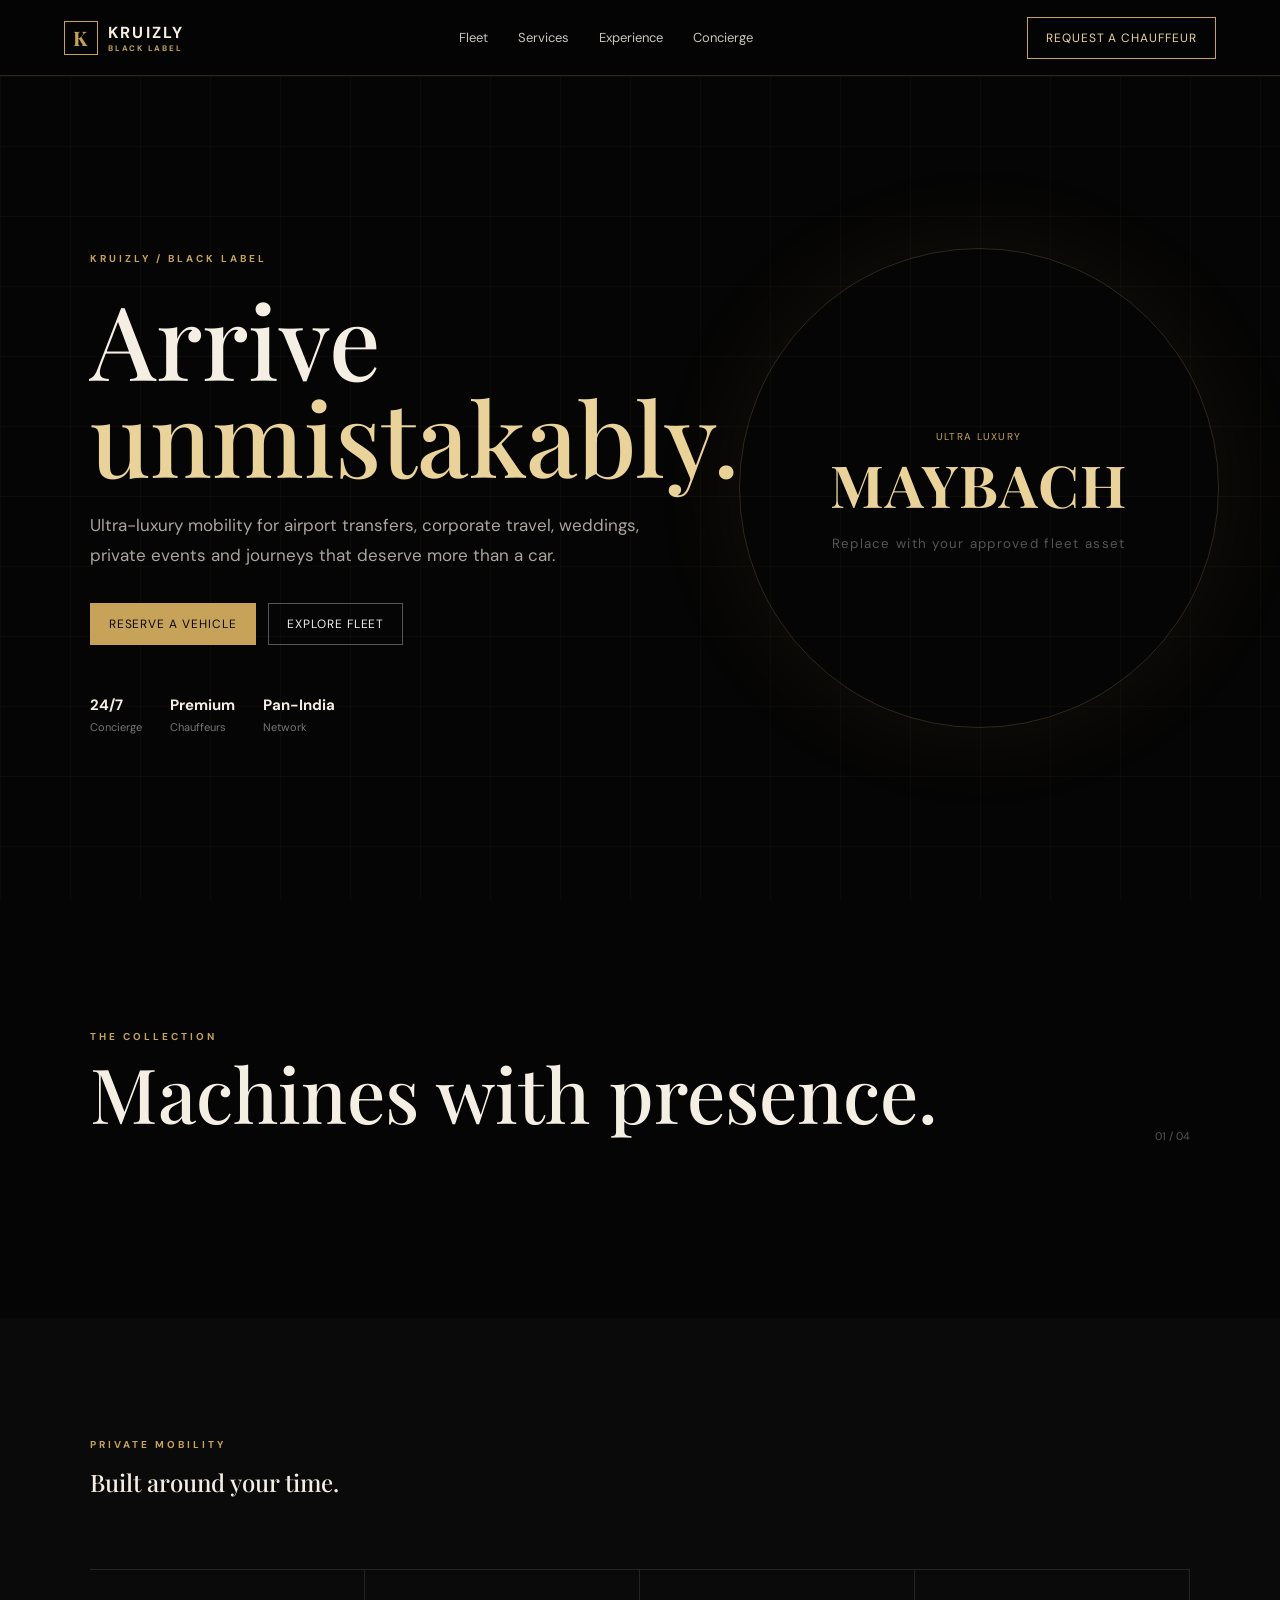
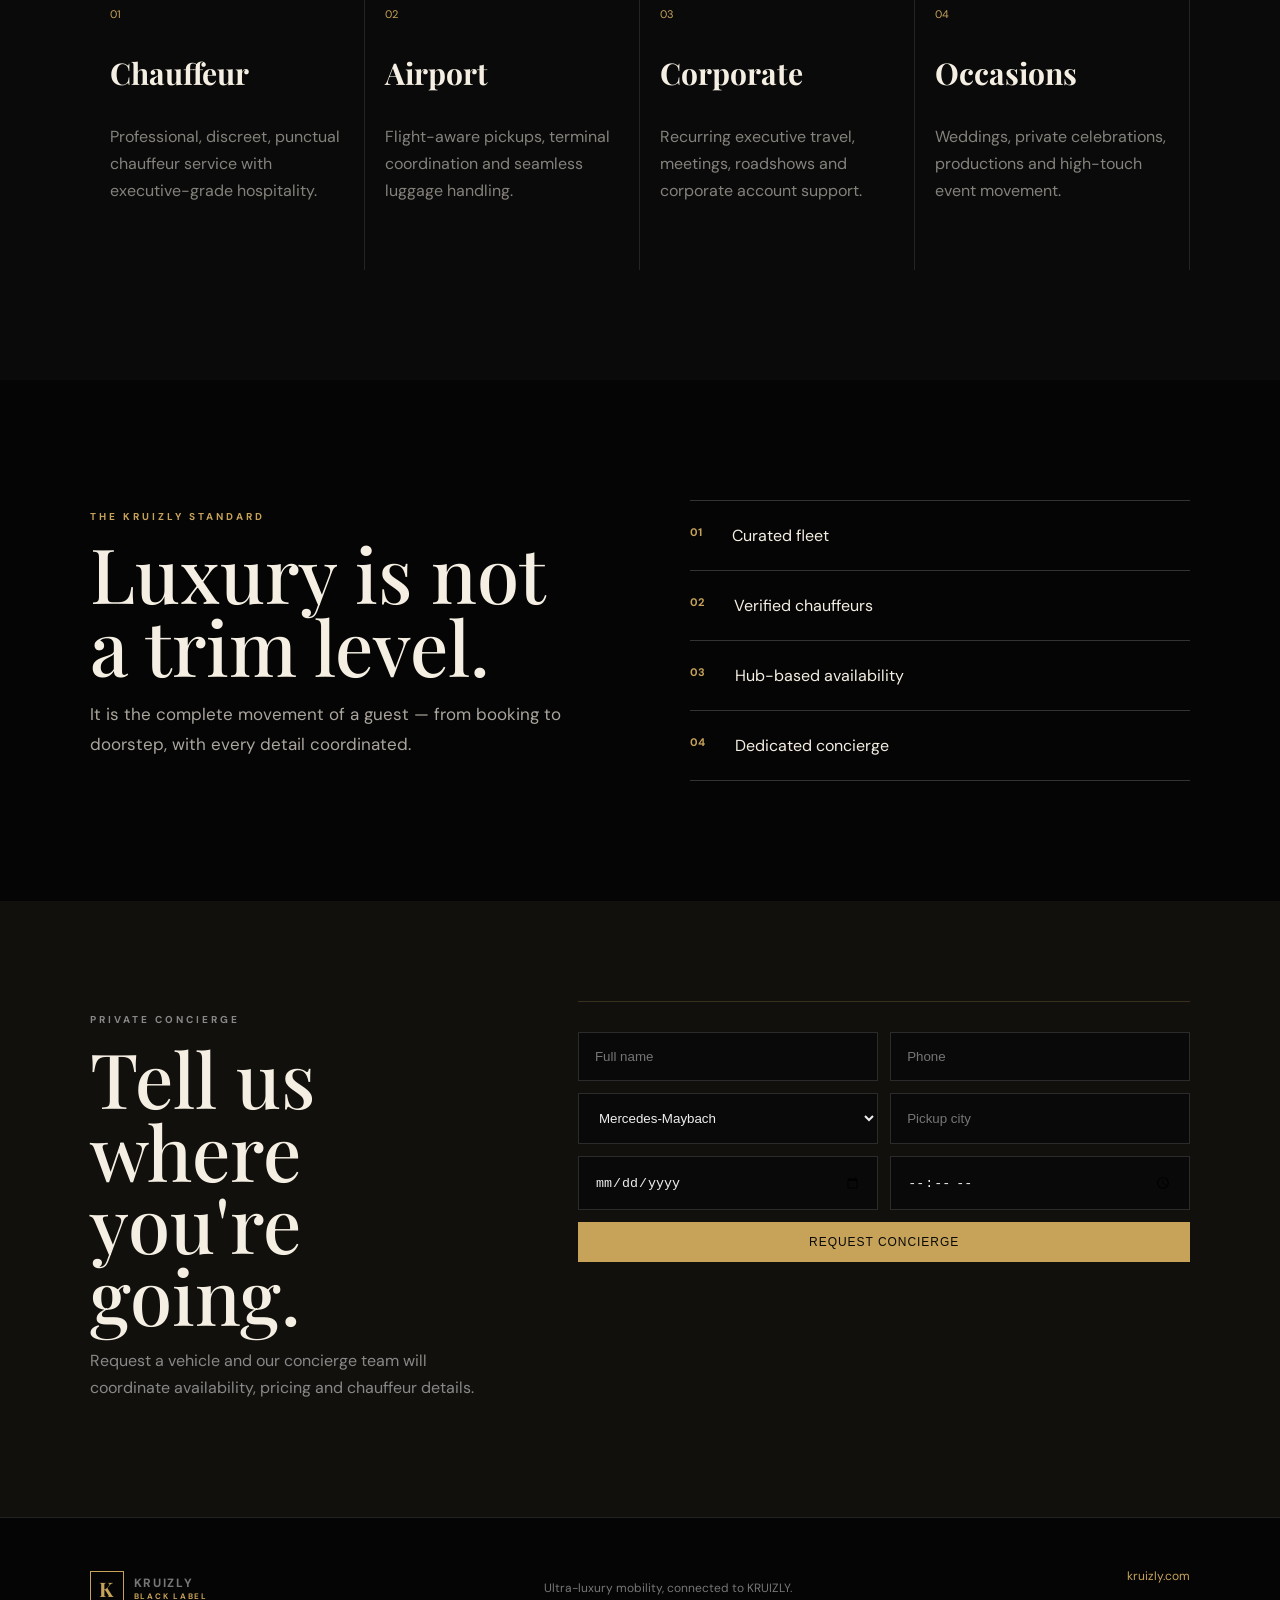
==== index.html @ 3395b27f "first commit" ====
<!doctype html>
<html lang="en">
<head>
<meta charset="utf-8">
<meta name="viewport" content="width=device-width,initial-scale=1">
<title>KRUIZLY Black Label — Ultra Luxury Mobility</title>
<link rel="preconnect" href="https://fonts.googleapis.com">
<link rel="preconnect" href="https://fonts.gstatic.com" crossorigin>
<link href="https://fonts.googleapis.com/css2?family=DM+Sans:wght@400;500;600;700&family=Playfair+Display:wght@500;600;700&display=swap" rel="stylesheet">
<link rel="stylesheet" href="shared/luxury.css">
</head>
<body class="site">
<header class="nav">
  <a class="brand" href="#"><span class="mark">K</span><span>KRUIZLY <small>BLACK LABEL</small></span></a>
  <nav class="navlinks">
    <a href="#fleet">Fleet</a><a href="#services">Services</a><a href="#experience">Experience</a><a href="#contact">Concierge</a>
  </nav>
  <a class="nav-cta" href="#book">Request a Chauffeur</a>
  <button class="menu-btn" onclick="document.body.classList.toggle('menu-open')">☰</button>
</header>

<main>
<section class="hero luxury-grid">
  <div class="hero-copy">
    <p class="eyebrow">KRUIZLY / BLACK LABEL</p>
    <h1>Arrive<br><em>unmistakably.</em></h1>
    <p class="lead">Ultra-luxury mobility for airport transfers, corporate travel, weddings, private events and journeys that deserve more than a car.</p>
    <div class="actions"><a class="btn gold" href="#book">Reserve a vehicle</a><a class="btn ghost" href="#fleet">Explore fleet</a></div>
    <div class="micro-stats"><span><b>24/7</b> Concierge</span><span><b>Premium</b> Chauffeurs</span><span><b>Pan-India</b> Network</span></div>
  </div>
  <div class="hero-car">
    <div class="halo"></div>
    <div class="car-placeholder">
      <span>ULTRA LUXURY</span>
      <strong>MAYBACH</strong>
      <small>Replace with your approved fleet asset</small>
    </div>
  </div>
</section>

<section id="fleet" class="section">
  <div class="section-head"><div><p class="eyebrow">THE COLLECTION</p><h2>Machines with presence.</h2></div><span class="section-no">01 / 04</span></div>
  <div id="fleet-grid" class="fleet-grid"></div>
</section>

<section id="services" class="dark-section">
  <div class="section-head"><div><p class="eyebrow">PRIVATE MOBILITY</p><h2>Built around your time.</h2></div></div>
  <div class="service-grid">
    <article><span>01</span><h3>Chauffeur</h3><p>Professional, discreet, punctual chauffeur service with executive-grade hospitality.</p></article>
    <article><span>02</span><h3>Airport</h3><p>Flight-aware pickups, terminal coordination and seamless luggage handling.</p></article>
    <article><span>03</span><h3>Corporate</h3><p>Recurring executive travel, meetings, roadshows and corporate account support.</p></article>
    <article><span>04</span><h3>Occasions</h3><p>Weddings, private celebrations, productions and high-touch event movement.</p></article>
  </div>
</section>

<section id="experience" class="section split">
  <div><p class="eyebrow">THE KRUIZLY STANDARD</p><h2>Luxury is not a trim level.</h2><p class="lead">It is the complete movement of a guest — from booking to doorstep, with every detail coordinated.</p></div>
  <div class="manifesto"><div><b>01</b><span>Curated fleet</span></div><div><b>02</b><span>Verified chauffeurs</span></div><div><b>03</b><span>Hub-based availability</span></div><div><b>04</b><span>Dedicated concierge</span></div></div>
</section>

<section id="book" class="booking">
  <div><p class="eyebrow">PRIVATE CONCIERGE</p><h2>Tell us where you're going.</h2><p>Request a vehicle and our concierge team will coordinate availability, pricing and chauffeur details.</p></div>
  <form onsubmit="requestRide(event)">
    <div class="form-row"><input required placeholder="Full name"><input required type="tel" placeholder="Phone"></div>
    <div class="form-row"><select id="booking-fleet"><option>Mercedes-Maybach</option><option>Toyota Vellfire</option><option>Mercedes-Benz S-Class</option><option>BMW 7 Series</option><option>Range Rover</option></select><input required placeholder="Pickup city"></div>
    <div class="form-row"><input required type="date"><input required type="time"></div>
    <button class="btn gold full">Request concierge</button>
  </form>
</section>
</main>

<footer id="contact"><div class="brand"><span class="mark">K</span><span>KRUIZLY <small>BLACK LABEL</small></span></div><p>Ultra-luxury mobility, connected to KRUIZLY.</p><a href="https://www.kruizly.com">kruizly.com</a></footer>
<script src="shared/config.js"></script><script src="shared/api.js"></script><script src="shared/app.js"></script>
</body></html>
---- shared/luxury.css ----
:root{--black:#050505;--black2:#0b0b0b;--gold:#c7a35a;--gold2:#ead39a;--cream:#f5efe3;--muted:#a9a49a;--line:rgba(199,163,90,.22);--font:DM Sans,sans-serif;--display:"Playfair Display",serif}
*{box-sizing:border-box}html{scroll-behavior:smooth}body{margin:0;background:var(--black);color:var(--cream);font-family:var(--font)}a{color:inherit;text-decoration:none}.nav{height:76px;padding:0 5vw;display:flex;align-items:center;justify-content:space-between;border-bottom:1px solid var(--line);position:sticky;top:0;z-index:20;background:rgba(5,5,5,.88);backdrop-filter:blur(18px)}.brand{display:flex;align-items:center;gap:10px;font-weight:700;letter-spacing:.14em}.brand small{display:block;font-size:8px;color:var(--gold);letter-spacing:.22em}.mark{width:34px;height:34px;border:1px solid var(--gold);display:grid;place-items:center;color:var(--gold);font-family:var(--display);font-size:20px}.navlinks{display:flex;gap:30px;color:#c9c4bb;font-size:13px}.navlinks a:hover{color:var(--gold2)}.nav-cta,.btn{border:1px solid var(--gold);padding:12px 18px;font-size:12px;letter-spacing:.08em;text-transform:uppercase}.nav-cta{color:var(--gold2)}.menu-btn{display:none;background:none;border:0;color:var(--cream);font-size:24px}.hero{min-height:calc(100vh - 76px);display:grid;grid-template-columns:1fr 1fr;align-items:center;padding:7vw 7vw;position:relative;overflow:hidden}.luxury-grid{background-image:linear-gradient(rgba(199,163,90,.035) 1px,transparent 1px),linear-gradient(90deg,rgba(199,163,90,.035) 1px,transparent 1px);background-size:70px 70px}.eyebrow{font-size:10px;letter-spacing:.3em;color:var(--gold);font-weight:700}.hero h1,h2{font-family:var(--display);font-weight:500;line-height:.95}.hero h1{font-size:clamp(64px,8vw,128px);margin:25px 0}.hero h1 em{color:var(--gold2);font-style:normal}.lead{font-size:17px;line-height:1.8;color:#aaa59d;max-width:600px}.actions{display:flex;gap:12px;margin-top:32px}.btn{display:inline-block}.btn.gold{background:var(--gold);color:#090909}.btn.ghost{border-color:#555;color:#eee}.micro-stats{display:flex;gap:28px;margin-top:50px;color:#777;font-size:11px}.micro-stats b{display:block;color:var(--cream);font-size:15px;margin-bottom:5px}.hero-car{height:620px;position:relative;display:grid;place-items:center}.halo{width:480px;height:480px;border-radius:50%;border:1px solid var(--line);box-shadow:0 0 100px rgba(199,163,90,.08)}.car-placeholder{position:absolute;text-align:center;letter-spacing:.08em}.car-placeholder strong{display:block;font-family:var(--display);font-size:58px;color:var(--gold2)}.car-placeholder span{font-size:10px;color:var(--gold)}.car-placeholder small{display:block;color:#555;margin-top:12px}.section{padding:120px 7vw}.section-head{display:flex;justify-content:space-between;align-items:end;margin-bottom:55px}.section h2,.booking h2{font-size:clamp(42px,6vw,76px);margin:14px 0}.section-no{font-size:11px;color:#555}.fleet-grid{display:grid;grid-template-columns:repeat(3,1fr);gap:16px}.fleet-card{background:#0a0a0a;border:1px solid #191919;transition:.3s}.fleet-card:hover{border-color:var(--gold);transform:translateY(-5px)}.fleet-image{height:250px;background:radial-gradient(circle at 50% 55%,#29261f,#0b0b0b 58%);display:grid;place-items:center}.asset-label{font-family:var(--display);font-size:30px;color:#62583f;transform:rotate(-8deg)}.fleet-info,.fleet-bottom{display:flex;justify-content:space-between;padding:18px 20px}.fleet-info span,.fleet-bottom{font-size:10px;color:#777}.fleet-info h3{font-family:var(--display);font-size:25px;margin:5px 0}.fleet-info>b{font-size:11px;color:var(--gold)}.fleet-bottom{border-top:1px solid #1b1b1b}.fleet-bottom a{color:var(--gold)}.dark-section{background:#0a0a0a;padding:110px 7vw}.service-grid{display:grid;grid-template-columns:repeat(4,1fr);border-top:1px solid #242424}.service-grid article{padding:32px 20px 50px;border-right:1px solid #242424}.service-grid span{color:var(--gold);font-size:11px}.service-grid h3{font-family:var(--display);font-size:30px}.service-grid p{color:#85827c;line-height:1.7}.split{display:grid;grid-template-columns:1fr 1fr;gap:100px}.manifesto{border-top:1px solid #333}.manifesto div{padding:24px 0;border-bottom:1px solid #333;display:flex;gap:30px}.manifesto b{color:var(--gold);font-size:11px}.booking{padding:100px 7vw;background:#11100d;display:grid;grid-template-columns:.8fr 1.2fr;gap:80px}.booking p{color:#888;line-height:1.7}.booking form{border-top:1px solid var(--line);padding-top:30px}.form-row{display:grid;grid-template-columns:1fr 1fr;gap:12px;margin-bottom:12px}input,select{width:100%;padding:16px;background:#090909;color:#eee;border:1px solid #2b2b2b;outline:none}input:focus,select:focus{border-color:var(--gold)}.full{width:100%;cursor:pointer}footer{padding:50px 7vw;border-top:1px solid #222;display:flex;justify-content:space-between;color:#777;font-size:12px}footer a{color:var(--gold)}@media(max-width:900px){.navlinks,.nav-cta{display:none}.menu-btn{display:block}.nav{height:64px}.hero,.split,.booking{grid-template-columns:1fr}.hero{padding-top:80px}.hero-car{height:350px}.halo{width:300px;height:300px}.fleet-grid{grid-template-columns:1fr 1fr}.service-grid{grid-template-columns:1fr 1fr}.booking{gap:30px}}@media(max-width:600px){.fleet-grid,.service-grid{grid-template-columns:1fr}.hero h1{font-size:64px}.form-row{grid-template-columns:1fr}.section,.dark-section,.booking{padding:75px 6vw}footer{flex-direction:column;gap:20px}.micro-stats{flex-wrap:wrap}.menu-open .navlinks{display:flex;position:absolute;top:64px;left:0;right:0;background:#080808;padding:25px;flex-direction:column;border-bottom:1px solid var(--line)}}
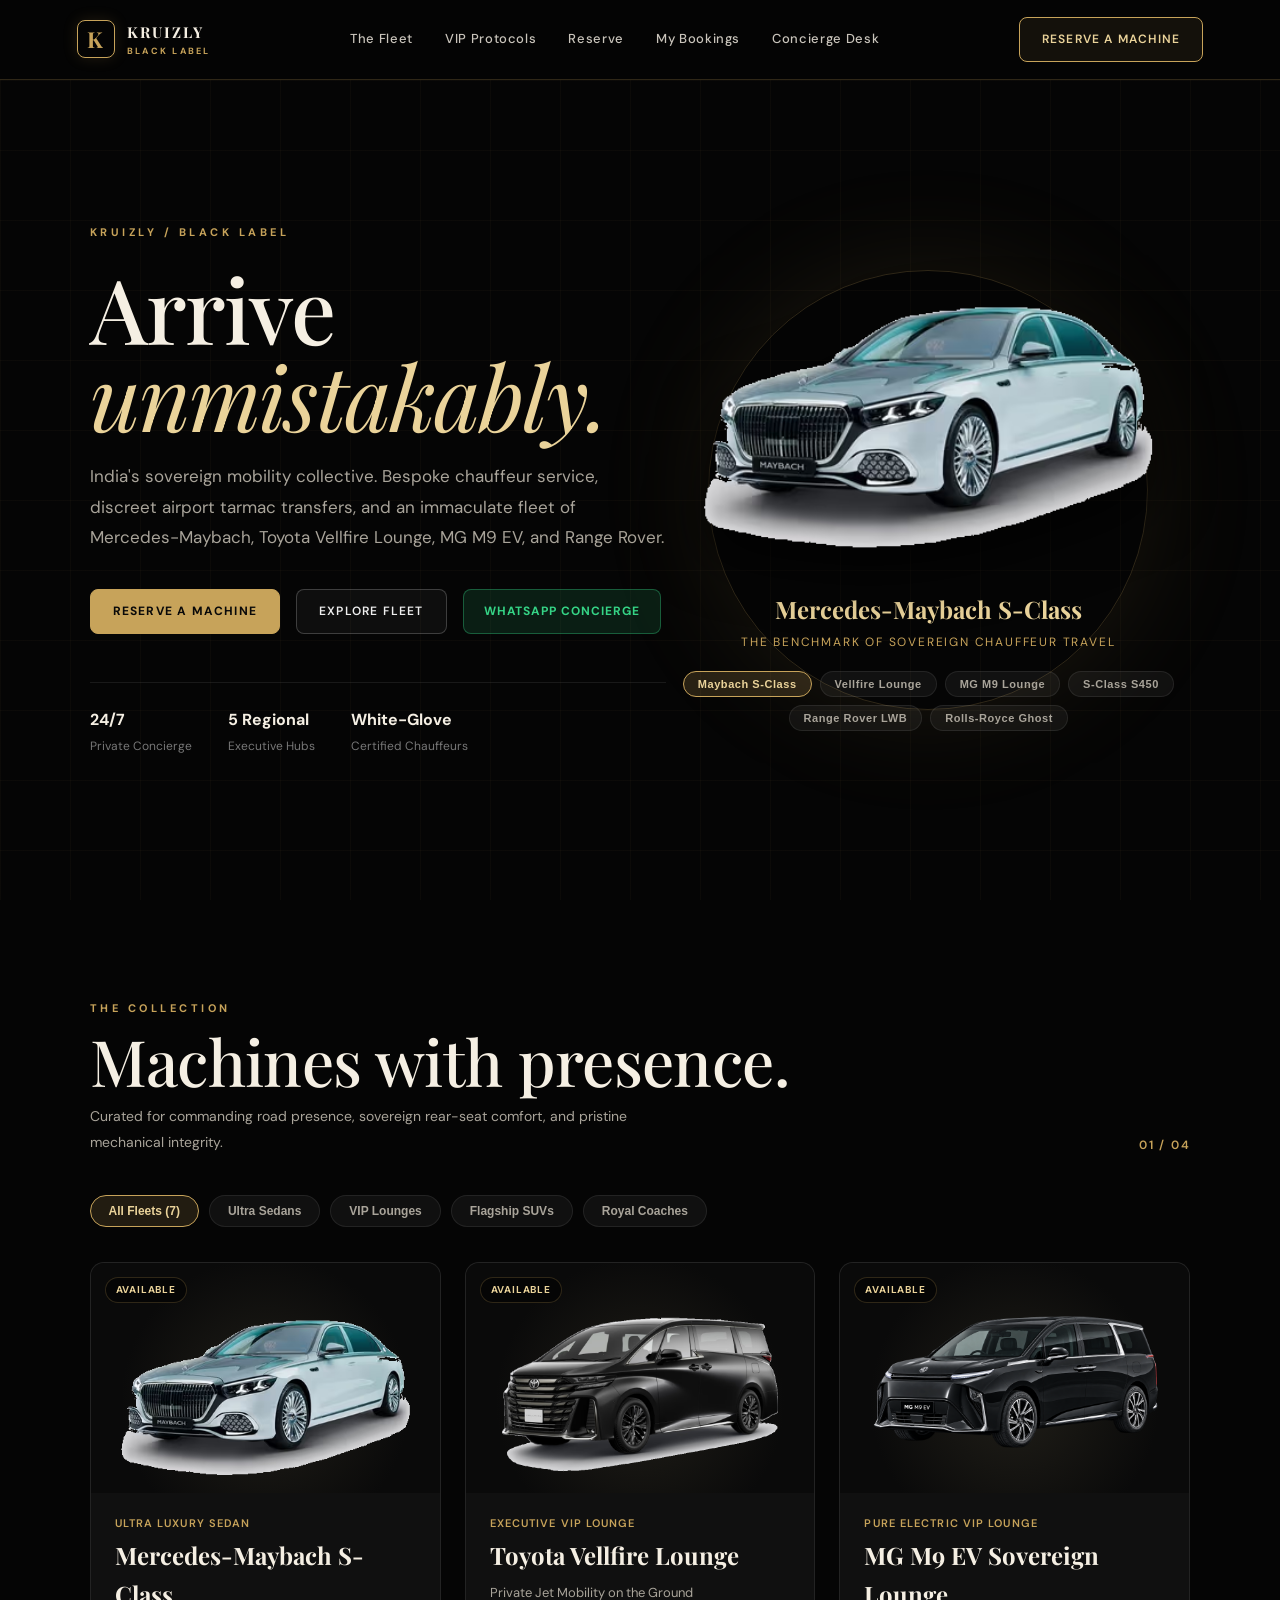
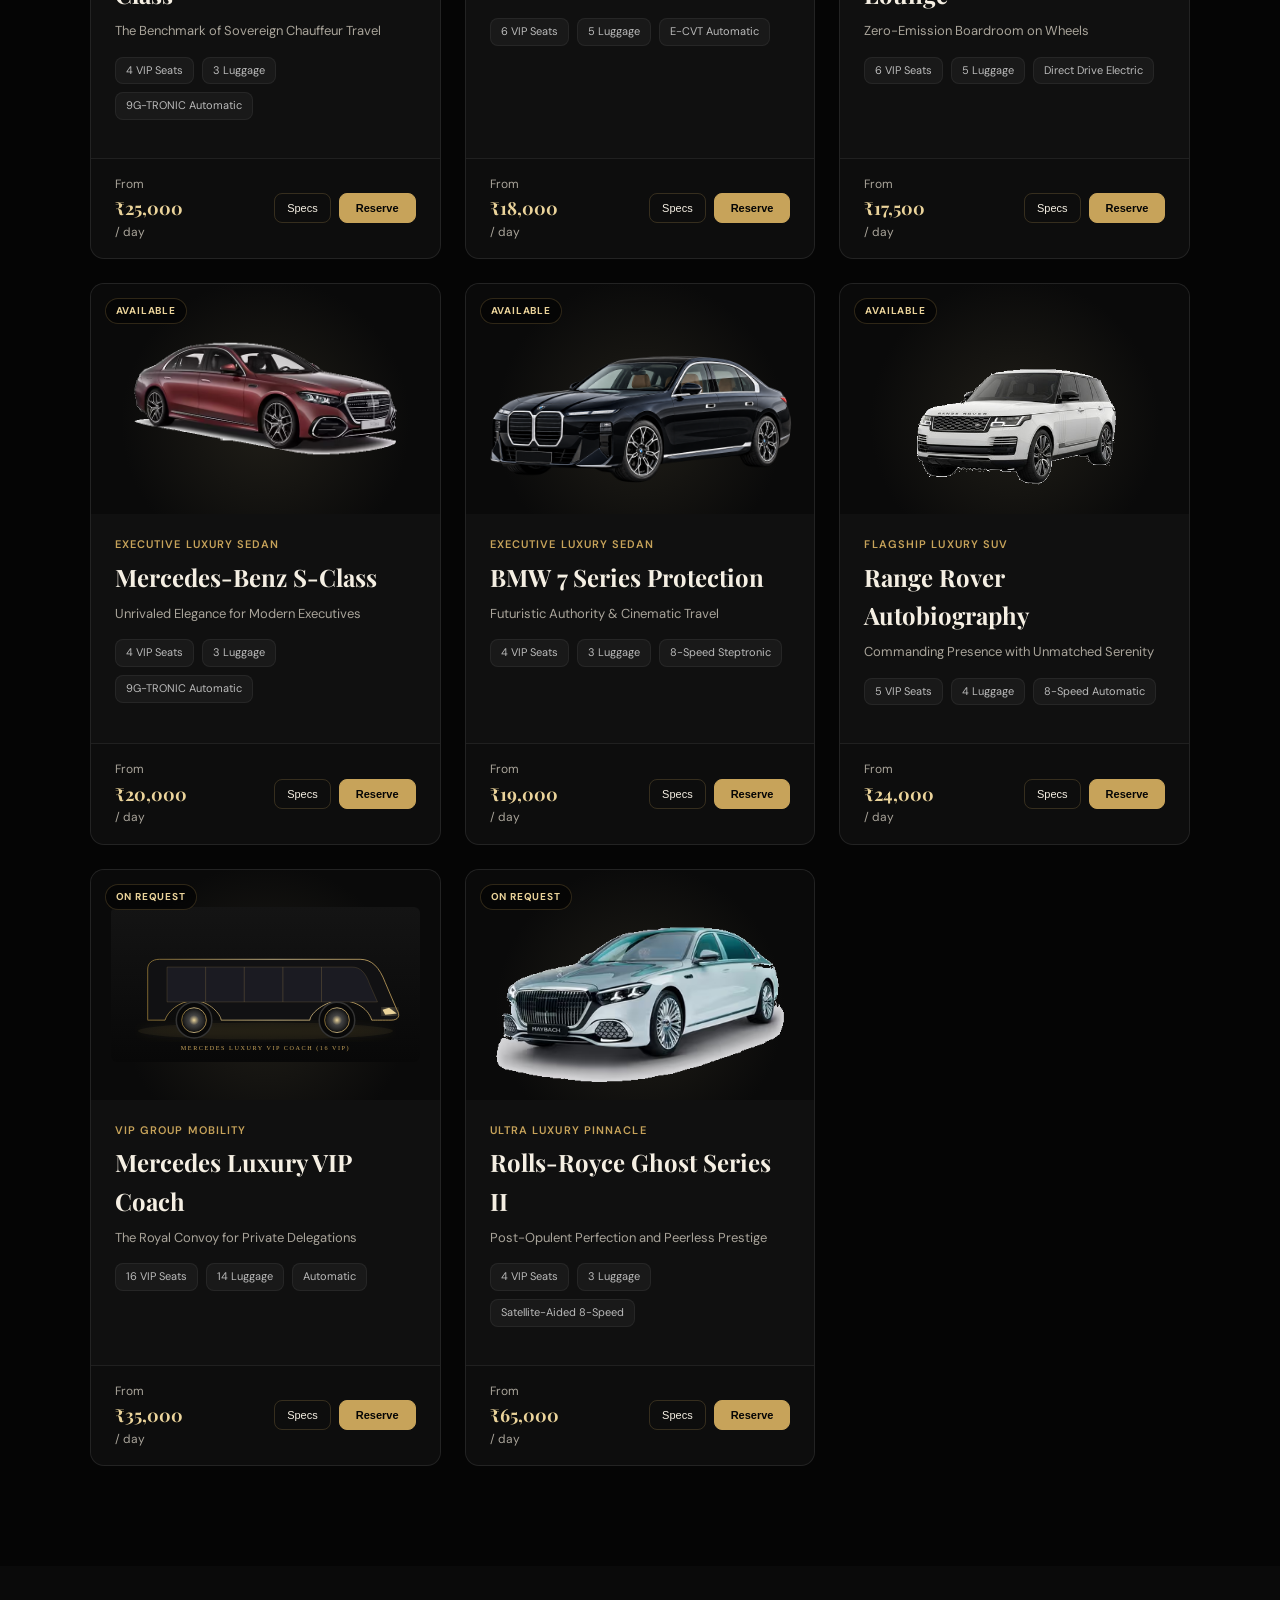
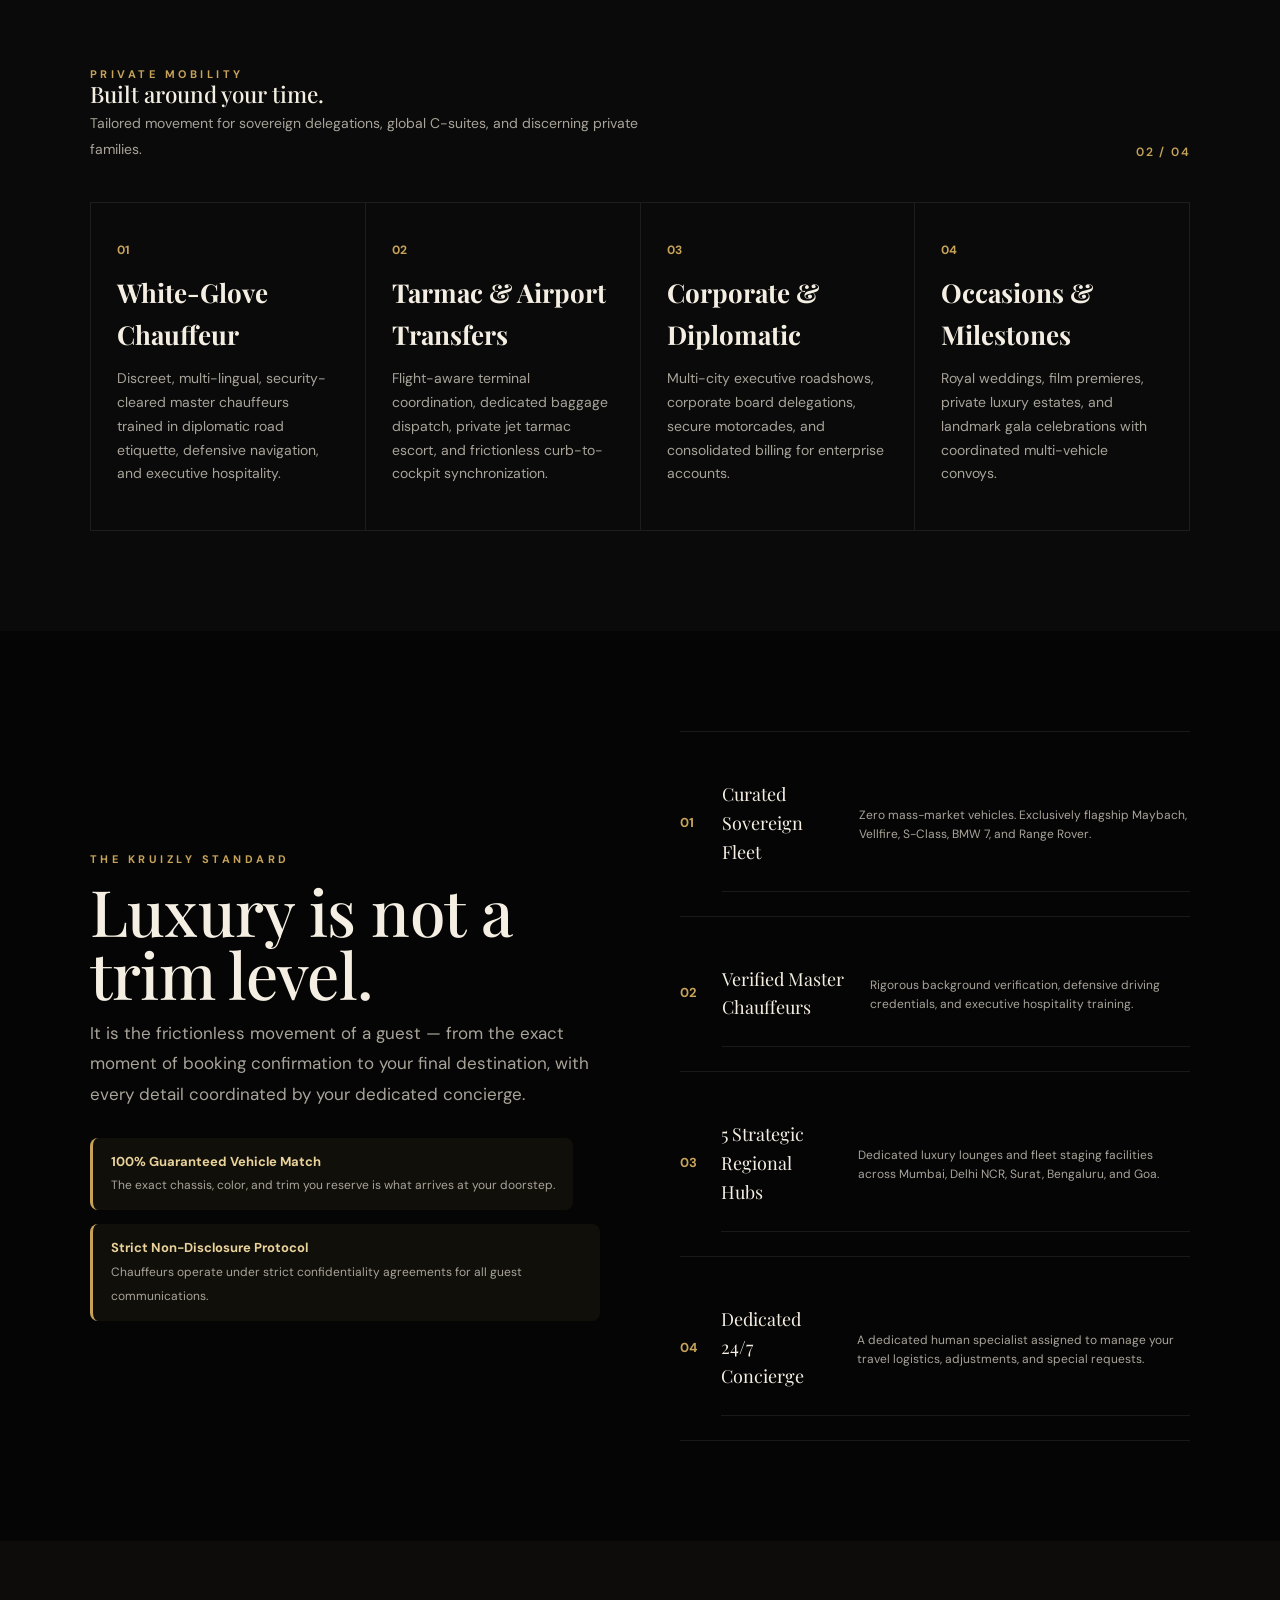
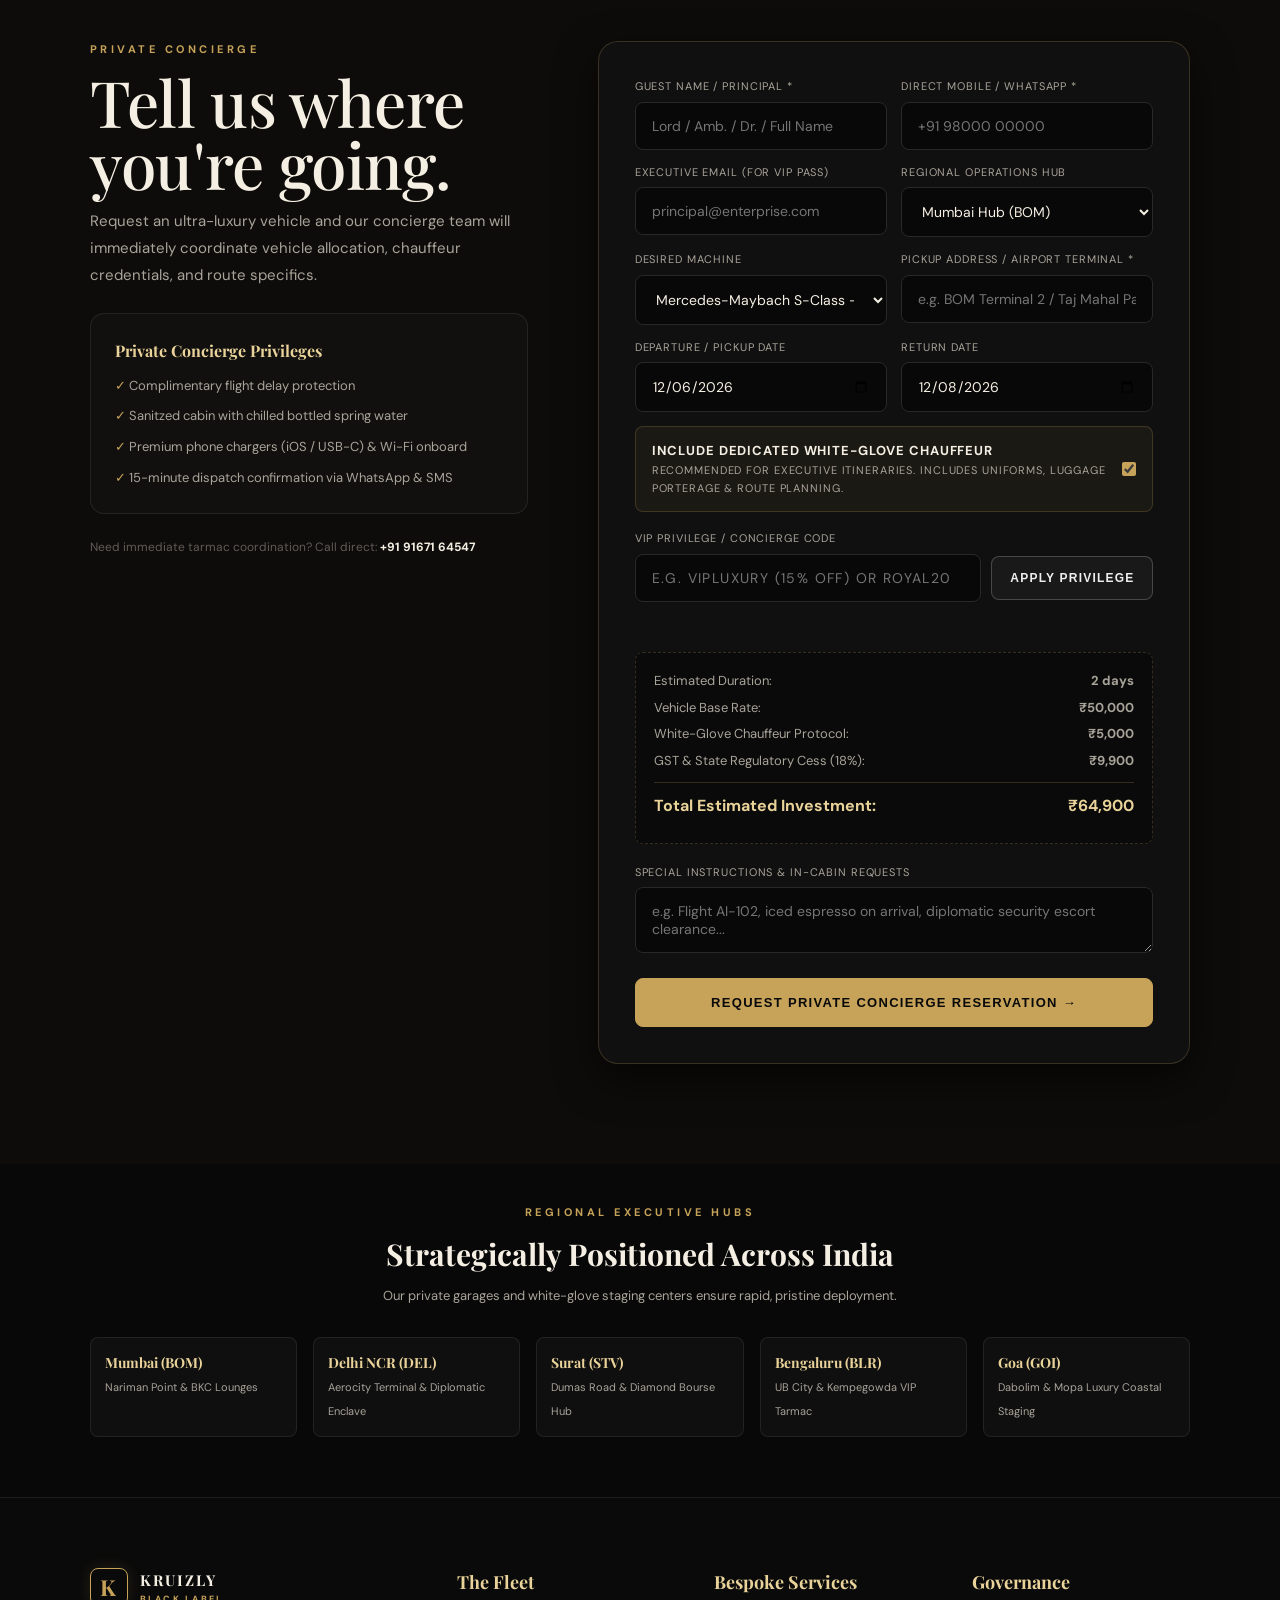
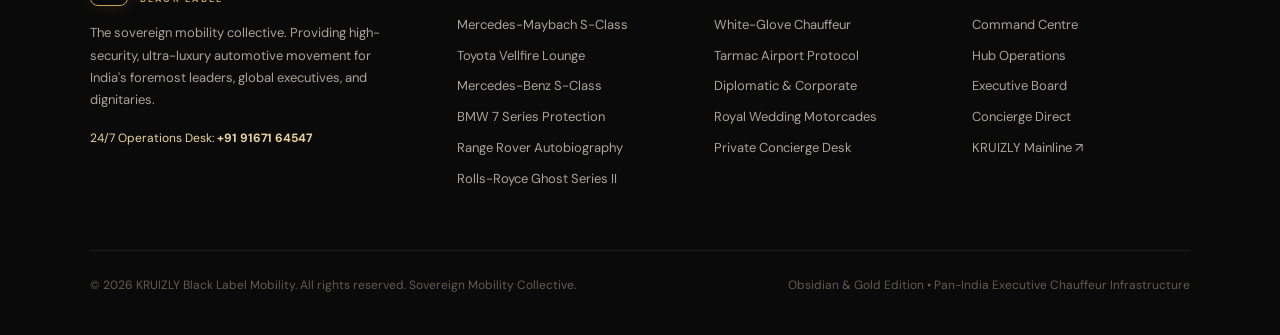
==== commit 5bd9a5db: "first commit" ====
--- a/index.html
+++ b/index.html
@@ -1,74 +1,601 @@
 <!doctype html>
 <html lang="en">
+
 <head>
-<meta charset="utf-8">
-<meta name="viewport" content="width=device-width,initial-scale=1">
-<title>KRUIZLY Black Label — Ultra Luxury Mobility</title>
-<link rel="preconnect" href="https://fonts.googleapis.com">
-<link rel="preconnect" href="https://fonts.gstatic.com" crossorigin>
-<link href="https://fonts.googleapis.com/css2?family=DM+Sans:wght@400;500;600;700&family=Playfair+Display:wght@500;600;700&display=swap" rel="stylesheet">
-<link rel="stylesheet" href="shared/luxury.css">
+  <meta charset="utf-8">
+  <meta name="viewport" content="width=device-width, initial-scale=1">
+  <title>KRUIZLY Black Label — Ultra Luxury Mobility & Chauffeur Collective</title>
+  <meta name="description" content="India's pinnacle luxury mobility collective. Bespoke chauffeur service, discreet airport tarmac transfers, and an immaculate fleet of Mercedes-Maybach, Toyota Vellfire Lounge, Rolls-Royce, and Range Rover.">
+  <link rel="preconnect" href="https://fonts.googleapis.com">
+  <link rel="preconnect" href="https://fonts.gstatic.com" crossorigin>
+  <link href="https://fonts.googleapis.com/css2?family=DM+Sans:ital,wght@0,300;0,400;0,500;0,600;0,700;1,400&family=Playfair+Display:ital,wght@0,500;0,600;0,700;1,400;1,600&display=swap" rel="stylesheet">
+  <link rel="stylesheet" href="shared/luxury.css">
+  <link rel="icon" type="image/png" href="assets/logo.png">
+  <style>
+    /* Hero Interactive Switcher Pills */
+    .hero-switcher {
+      display: flex;
+      gap: 8px;
+      margin-top: 18px;
+      flex-wrap: wrap;
+      justify-content: center;
+      position: relative;
+      z-index: 5;
+    }
+    .hero-pill {
+      background: rgba(255, 255, 255, 0.05);
+      border: 1px solid var(--line-subtle);
+      color: var(--muted);
+      padding: 6px 14px;
+      border-radius: var(--radius-pill);
+      font-size: 11px;
+      font-weight: 600;
+      letter-spacing: 0.05em;
+      cursor: pointer;
+      transition: var(--transition);
+    }
+    .hero-pill:hover, .hero-pill.active {
+      background: rgba(199, 163, 90, 0.18);
+      border-color: var(--gold);
+      color: var(--gold2);
+    }
+    .hero-whatsapp-btn {
+      display: inline-flex;
+      align-items: center;
+      gap: 8px;
+      padding: 12px 20px;
+      background: rgba(53, 212, 134, 0.12);
+      border: 1px solid rgba(53, 212, 134, 0.35);
+      color: var(--success);
+      font-size: 12px;
+      font-weight: 700;
+      letter-spacing: 0.08em;
+      text-transform: uppercase;
+      border-radius: var(--radius-sm);
+      transition: var(--transition);
+    }
+    .hero-whatsapp-btn:hover {
+      background: var(--success);
+      color: #050505;
+      box-shadow: 0 0 20px rgba(53, 212, 134, 0.3);
+      transform: translateY(-2px);
+    }
+    .promo-container {
+      display: flex;
+      gap: 10px;
+      align-items: center;
+      margin-bottom: 14px;
+    }
+    .promo-container input {
+      flex: 1;
+      text-transform: uppercase;
+      letter-spacing: 0.1em;
+    }
+    .promo-container button {
+      padding: 14px 18px;
+      white-space: nowrap;
+    }
+    .hubs-grid {
+      display: grid;
+      grid-template-columns: repeat(5, 1fr);
+      gap: 16px;
+      margin-top: 30px;
+    }
+    .hub-badge {
+      background: rgba(255, 255, 255, 0.03);
+      border: 1px solid var(--line-subtle);
+      border-radius: var(--radius-sm);
+      padding: 14px;
+      transition: var(--transition);
+    }
+    .hub-badge:hover {
+      border-color: var(--gold);
+      background: rgba(199, 163, 90, 0.05);
+      transform: translateY(-3px);
+    }
+    .hub-badge strong {
+      display: block;
+      color: var(--gold2);
+      font-size: 14px;
+      font-family: var(--display);
+    }
+    .hub-badge span {
+      font-size: 11px;
+      color: var(--muted);
+    }
+    @media (max-width: 900px) {
+      .hubs-grid {
+        grid-template-columns: repeat(2, 1fr);
+      }
+    }
+    @media (max-width: 500px) {
+      .hubs-grid {
+        grid-template-columns: 1fr;
+      }
+    }
+  </style>
 </head>
+
 <body class="site">
-<header class="nav">
-  <a class="brand" href="#"><span class="mark">K</span><span>KRUIZLY <small>BLACK LABEL</small></span></a>
-  <nav class="navlinks">
-    <a href="#fleet">Fleet</a><a href="#services">Services</a><a href="#experience">Experience</a><a href="#contact">Concierge</a>
-  </nav>
-  <a class="nav-cta" href="#book">Request a Chauffeur</a>
-  <button class="menu-btn" onclick="document.body.classList.toggle('menu-open')">☰</button>
-</header>
-
-<main>
-<section class="hero luxury-grid">
-  <div class="hero-copy">
-    <p class="eyebrow">KRUIZLY / BLACK LABEL</p>
-    <h1>Arrive<br><em>unmistakably.</em></h1>
-    <p class="lead">Ultra-luxury mobility for airport transfers, corporate travel, weddings, private events and journeys that deserve more than a car.</p>
-    <div class="actions"><a class="btn gold" href="#book">Reserve a vehicle</a><a class="btn ghost" href="#fleet">Explore fleet</a></div>
-    <div class="micro-stats"><span><b>24/7</b> Concierge</span><span><b>Premium</b> Chauffeurs</span><span><b>Pan-India</b> Network</span></div>
+  <!-- NAVIGATION -->
+  <header class="nav">
+    <a class="brand" href="index.html">
+      <span class="mark">K</span>
+      <span>KRUIZLY <small>BLACK LABEL</small></span>
+    </a>
+    
+    <nav class="navlinks">
+      <a href="fleet.html">The Fleet</a>
+      <a href="services.html">VIP Protocols</a>
+      <a href="booking.html">Reserve</a>
+      <a href="bookings.html">My Bookings</a>
+      <a href="contact.html">Concierge Desk</a>
+    </nav>
+    
+    <a class="nav-cta" href="booking.html">Reserve a Machine</a>
+    <button class="menu-btn" aria-label="Toggle Navigation Drawer">☰</button>
+  </header>
+
+  <!-- MOBILE SLIDE-OUT DRAWER -->
+  <div class="mobile-drawer">
+    <a href="index.html">Home Overview <span>01 →</span></a>
+    <a href="fleet.html">The Fleet Collection <span>02 →</span></a>
+    <a href="services.html">VIP Protocols & Tariffs <span>03 →</span></a>
+    <a href="booking.html" class="gold-text">Reserve a Machine <span>04 →</span></a>
+    <a href="bookings.html">My VIP Bookings & Passes <span>05 →</span></a>
+    <a href="contact.html">24/7 Operations Desk <span>06 →</span></a>
+    <a href="admin/index.html" style="font-size:12px;color:var(--dim)">Staff Command Centre ↗</a>
   </div>
-  <div class="hero-car">
-    <div class="halo"></div>
-    <div class="car-placeholder">
-      <span>ULTRA LUXURY</span>
-      <strong>MAYBACH</strong>
-      <small>Replace with your approved fleet asset</small>
+
+  <main>
+    <!-- HERO SECTION -->
+    <section class="hero luxury-grid">
+      <div class="hero-copy">
+        <p class="eyebrow">KRUIZLY / BLACK LABEL</p>
+        <h1>Arrive<br><em>unmistakably.</em></h1>
+        <p class="lead">
+          India's sovereign mobility collective. Bespoke chauffeur service, discreet airport tarmac transfers, and an immaculate fleet of Mercedes-Maybach, Toyota Vellfire Lounge, MG M9 EV, and Range Rover.
+        </p>
+        
+        <div class="actions">
+          <a class="btn gold" href="booking.html">Reserve a Machine</a>
+          <a class="btn ghost" href="fleet.html">Explore Fleet</a>
+          <a class="hero-whatsapp-btn" href="https://wa.me/919167164547?text=Hello%20KRUIZLY%20Concierge%2C%20I%20would%20like%20to%20inquire%20about%20a%20Black%20Label%20reservation." target="_blank" rel="noopener">
+            WhatsApp Concierge
+          </a>
+        </div>
+        
+        <div class="micro-stats">
+          <div><b>24/7</b> Private Concierge</div>
+          <div><b>5 Regional</b> Executive Hubs</div>
+          <div><b>White-Glove</b> Certified Chauffeurs</div>
+        </div>
+      </div>
+
+      <!-- HERO INTERACTIVE SHOWCASE -->
+      <div class="hero-car">
+        <div class="halo"></div>
+        <div class="hero-car-preview">
+          <img id="heroCarPreview" src="assets/maybach.png" alt="Mercedes-Maybach S-Class">
+          <div class="hero-car-caption">
+            <strong id="heroCarName">Mercedes-Maybach S-Class</strong>
+            <span id="heroCarTagline">The Benchmark of Sovereign Chauffeur Travel</span>
+          </div>
+        </div>
+
+        <!-- Quick Switcher Pills -->
+        <div class="hero-switcher">
+          <button type="button" class="hero-pill active" onclick="switchHeroCar('MAYBACH', this)">Maybach S-Class</button>
+          <button type="button" class="hero-pill" onclick="switchHeroCar('VELLFIRE', this)">Vellfire Lounge</button>
+          <button type="button" class="hero-pill" onclick="switchHeroCar('M9', this)">MG M9 Lounge</button>
+          <button type="button" class="hero-pill" onclick="switchHeroCar('SCLASS', this)">S-Class S450</button>
+          <button type="button" class="hero-pill" onclick="switchHeroCar('RANGEROVER', this)">Range Rover LWB</button>
+          <button type="button" class="hero-pill" onclick="switchHeroCar('GHOST', this)">Rolls-Royce Ghost</button>
+        </div>
+      </div>
+    </section>
+
+    <!-- FLEET COLLECTION SECTION -->
+    <section id="fleet" class="section">
+      <div class="section-head">
+        <div>
+          <p class="eyebrow">THE COLLECTION</p>
+          <h2>Machines with presence.</h2>
+          <p class="lead" style="font-size:14px;margin-top:6px">Curated for commanding road presence, sovereign rear-seat comfort, and pristine mechanical integrity.</p>
+        </div>
+        <span class="section-no">01 / 04</span>
+      </div>
+
+      <!-- Category Filter Tabs -->
+      <div class="fleet-tabs" id="fleet-tabs">
+        <button type="button" class="fleet-tab active" data-category="all">All Fleets (7)</button>
+        <button type="button" class="fleet-tab" data-category="sedan">Ultra Sedans</button>
+        <button type="button" class="fleet-tab" data-category="lounge">VIP Lounges</button>
+        <button type="button" class="fleet-tab" data-category="suv">Flagship SUVs</button>
+        <button type="button" class="fleet-tab" data-category="coach">Royal Coaches</button>
+      </div>
+
+      <!-- Dynamic Fleet Grid -->
+      <div id="fleet-grid" class="fleet-grid">
+        <!-- Rendered dynamically by shared/app.js -->
+      </div>
+    </section>
+
+    <!-- SERVICES SECTION -->
+    <section id="services" class="dark-section">
+      <div class="section-head">
+        <div>
+          <p class="eyebrow">PRIVATE MOBILITY</p>
+          <h2>Built around your time.</h2>
+          <p class="lead" style="font-size:14px;margin-top:6px">Tailored movement for sovereign delegations, global C-suites, and discerning private families.</p>
+        </div>
+        <span class="section-no">02 / 04</span>
+      </div>
+
+      <div class="service-grid">
+        <article>
+          <span>01</span>
+          <h3>White-Glove Chauffeur</h3>
+          <p>Discreet, multi-lingual, security-cleared master chauffeurs trained in diplomatic road etiquette, defensive navigation, and executive hospitality.</p>
+        </article>
+        
+        <article>
+          <span>02</span>
+          <h3>Tarmac & Airport Transfers</h3>
+          <p>Flight-aware terminal coordination, dedicated baggage dispatch, private jet tarmac escort, and frictionless curb-to-cockpit synchronization.</p>
+        </article>
+        
+        <article>
+          <span>03</span>
+          <h3>Corporate & Diplomatic</h3>
+          <p>Multi-city executive roadshows, corporate board delegations, secure motorcades, and consolidated billing for enterprise accounts.</p>
+        </article>
+        
+        <article>
+          <span>04</span>
+          <h3>Occasions & Milestones</h3>
+          <p>Royal weddings, film premieres, private luxury estates, and landmark gala celebrations with coordinated multi-vehicle convoys.</p>
+        </article>
+      </div>
+    </section>
+
+    <!-- THE KRUIZLY STANDARD -->
+    <section id="experience" class="section split">
+      <div>
+        <p class="eyebrow">THE KRUIZLY STANDARD</p>
+        <h2>Luxury is not a trim level.</h2>
+        <p class="lead">
+          It is the frictionless movement of a guest — from the exact moment of booking confirmation to your final destination, with every detail coordinated by your dedicated concierge.
+        </p>
+        
+        <div style="margin-top:28px;display:flex;gap:14px;flex-wrap:wrap">
+          <div style="background:rgba(199,163,90,0.06);padding:14px 18px;border-left:3px solid var(--gold);border-radius:var(--radius-sm)">
+            <b style="color:var(--gold2);display:block;font-size:13px">100% Guaranteed Vehicle Match</b>
+            <span style="font-size:12px;color:var(--muted)">The exact chassis, color, and trim you reserve is what arrives at your doorstep.</span>
+          </div>
+          <div style="background:rgba(199,163,90,0.06);padding:14px 18px;border-left:3px solid var(--gold);border-radius:var(--radius-sm)">
+            <b style="color:var(--gold2);display:block;font-size:13px">Strict Non-Disclosure Protocol</b>
+            <span style="font-size:12px;color:var(--muted)">Chauffeurs operate under strict confidentiality agreements for all guest communications.</span>
+          </div>
+        </div>
+      </div>
+
+      <div class="manifesto">
+        <div>
+          <b>01</b>
+          <div>
+            <span>Curated Sovereign Fleet</span>
+            <p style="font-size:12px;color:var(--muted);margin-top:4px">Zero mass-market vehicles. Exclusively flagship Maybach, Vellfire, S-Class, BMW 7, and Range Rover.</p>
+          </div>
+        </div>
+        <div>
+          <b>02</b>
+          <div>
+            <span>Verified Master Chauffeurs</span>
+            <p style="font-size:12px;color:var(--muted);margin-top:4px">Rigorous background verification, defensive driving credentials, and executive hospitality training.</p>
+          </div>
+        </div>
+        <div>
+          <b>03</b>
+          <div>
+            <span>5 Strategic Regional Hubs</span>
+            <p style="font-size:12px;color:var(--muted);margin-top:4px">Dedicated luxury lounges and fleet staging facilities across Mumbai, Delhi NCR, Surat, Bengaluru, and Goa.</p>
+          </div>
+        </div>
+        <div>
+          <b>04</b>
+          <div>
+            <span>Dedicated 24/7 Concierge</span>
+            <p style="font-size:12px;color:var(--muted);margin-top:4px">A dedicated human specialist assigned to manage your travel logistics, adjustments, and special requests.</p>
+          </div>
+        </div>
+      </div>
+    </section>
+
+    <!-- PRIVATE CONCIERGE BOOKING ENGINE -->
+    <section id="book" class="booking">
+      <div>
+        <p class="eyebrow">PRIVATE CONCIERGE</p>
+        <h2>Tell us where you're going.</h2>
+        <p class="lead" style="font-size:15px;margin-bottom:24px">
+          Request an ultra-luxury vehicle and our concierge team will immediately coordinate vehicle allocation, chauffeur credentials, and route specifics.
+        </p>
+
+        <div style="background:rgba(255,255,255,0.02);border:1px solid var(--line-subtle);border-radius:var(--radius-md);padding:24px;margin-bottom:24px">
+          <h4 style="font-family:var(--display);color:var(--gold2);font-size:16px;margin-bottom:12px">Private Concierge Privileges</h4>
+          <ul style="list-style:none;padding:0;font-size:13px;color:var(--muted);display:grid;gap:10px">
+            <li><span style="color:var(--gold)">✓</span> Complimentary flight delay protection</li>
+            <li><span style="color:var(--gold)">✓</span> Sanitzed cabin with chilled bottled spring water</li>
+            <li><span style="color:var(--gold)">✓</span> Premium phone chargers (iOS / USB-C) & Wi-Fi onboard</li>
+            <li><span style="color:var(--gold)">✓</span> 15-minute dispatch confirmation via WhatsApp & SMS</li>
+          </ul>
+        </div>
+
+        <div style="font-size:12px;color:var(--dim)">
+          Need immediate tarmac coordination? Call direct: <b style="color:var(--cream)">+91 91671 64547</b>
+        </div>
+      </div>
+
+      <!-- FORM CONSOLE -->
+      <div class="booking-form-box">
+        <form onsubmit="requestRide(event)">
+          <!-- Guest Details -->
+          <div class="form-row">
+            <div>
+              <label for="guestName">Guest Name / Principal *</label>
+              <input id="guestName" name="guestName" required placeholder="Lord / Amb. / Dr. / Full Name">
+            </div>
+            <div>
+              <label for="guestPhone">Direct Mobile / WhatsApp *</label>
+              <input id="guestPhone" name="guestPhone" type="tel" required placeholder="+91 98000 00000">
+            </div>
+          </div>
+
+          <div class="form-row">
+            <div>
+              <label for="guestEmail">Executive Email (for VIP Pass)</label>
+              <input id="guestEmail" name="guestEmail" type="email" placeholder="principal@enterprise.com">
+            </div>
+            <div>
+              <label for="booking-hub">Regional Operations Hub</label>
+              <select id="booking-hub" name="hubCode">
+                <!-- Populated dynamically -->
+              </select>
+            </div>
+          </div>
+
+          <!-- Vehicle & Location -->
+          <div class="form-row">
+            <div>
+              <label for="booking-fleet">Desired Machine</label>
+              <select id="booking-fleet" name="vehicleId">
+                <!-- Populated dynamically -->
+              </select>
+            </div>
+            <div>
+              <label for="pickupCity">Pickup Address / Airport Terminal *</label>
+              <input id="pickupCity" name="pickupCity" required placeholder="e.g. BOM Terminal 2 / Taj Mahal Palace">
+            </div>
+          </div>
+
+          <!-- Date & Duration -->
+          <div class="form-row">
+            <div>
+              <label for="booking-pickup">Departure / Pickup Date</label>
+              <input id="booking-pickup" type="date" required>
+            </div>
+            <div>
+              <label for="booking-return">Return Date</label>
+              <input id="booking-return" type="date" required>
+            </div>
+          </div>
+
+          <!-- Chauffeur Toggle -->
+          <label class="chauffeur-toggle">
+            <div>
+              <strong style="display:block;color:var(--cream);font-size:13px">Include Dedicated White-Glove Chauffeur</strong>
+              <small style="color:var(--muted);font-size:11px">Recommended for executive itineraries. Includes uniforms, luggage porterage & route planning.</small>
+            </div>
+            <input type="checkbox" id="booking-chauffeur" checked>
+          </label>
+
+          <!-- Promo Code Section -->
+          <label for="promo-input">VIP Privilege / Concierge Code</label>
+          <div class="promo-container">
+            <input id="promo-input" placeholder="e.g. VIPLUXURY (15% off) or ROYAL20">
+            <button type="button" class="btn ghost" onclick="applyPromoCode()">Apply Privilege</button>
+          </div>
+          <div id="promo-status" style="font-size:12px;margin-bottom:14px;min-height:16px"></div>
+
+          <!-- Live Fare Estimate Box -->
+          <div class="fare-estimate-box">
+            <div class="fare-row">
+              <span>Estimated Duration:</span>
+              <strong id="est-days">1 day</strong>
+            </div>
+            <div class="fare-row">
+              <span>Vehicle Base Rate:</span>
+              <strong id="est-base">₹25,000</strong>
+            </div>
+            <div class="fare-row">
+              <span>White-Glove Chauffeur Protocol:</span>
+              <strong id="est-chauffeur">₹2,500</strong>
+            </div>
+            <div class="fare-row" id="est-discount-row" style="display:none;color:var(--gold2)">
+              <span>VIP Privilege Discount:</span>
+              <strong id="est-discount">-₹0</strong>
+            </div>
+            <div class="fare-row">
+              <span>GST & State Regulatory Cess (18%):</span>
+              <strong id="est-gst">₹4,950</strong>
+            </div>
+            <div class="fare-row total">
+              <span>Total Estimated Investment:</span>
+              <strong id="est-total">₹32,450</strong>
+            </div>
+          </div>
+
+          <!-- Special Requests -->
+          <div style="margin-bottom:18px">
+            <label for="guestNotes">Special Instructions & In-Cabin Requests</label>
+            <textarea id="guestNotes" name="guestNotes" rows="2" placeholder="e.g. Flight AI-102, iced espresso on arrival, diplomatic security escort clearance..."></textarea>
+          </div>
+
+          <button type="submit" class="btn gold full" style="font-size:13px;padding:16px">
+            Request Private Concierge Reservation →
+          </button>
+        </form>
+      </div>
+    </section>
+  </main>
+
+  <!-- REGIONAL HUBS SHOWCASE -->
+  <section class="section" style="background:#080808;padding-top:40px;padding-bottom:60px">
+    <div style="text-align:center;max-width:650px;margin:0 auto 30px">
+      <p class="eyebrow">REGIONAL EXECUTIVE HUBS</p>
+      <h3 style="font-family:var(--display);font-size:30px;color:var(--cream);margin:8px 0">Strategically Positioned Across India</h3>
+      <p style="font-size:13px;color:var(--muted)">Our private garages and white-glove staging centers ensure rapid, pristine deployment.</p>
+    </div>
+
+    <div class="hubs-grid">
+      <div class="hub-badge">
+        <strong>Mumbai (BOM)</strong>
+        <span>Nariman Point & BKC Lounges</span>
+      </div>
+      <div class="hub-badge">
+        <strong>Delhi NCR (DEL)</strong>
+        <span>Aerocity Terminal & Diplomatic Enclave</span>
+      </div>
+      <div class="hub-badge">
+        <strong>Surat (STV)</strong>
+        <span>Dumas Road & Diamond Bourse Hub</span>
+      </div>
+      <div class="hub-badge">
+        <strong>Bengaluru (BLR)</strong>
+        <span>UB City & Kempegowda VIP Tarmac</span>
+      </div>
+      <div class="hub-badge">
+        <strong>Goa (GOI)</strong>
+        <span>Dabolim & Mopa Luxury Coastal Staging</span>
+      </div>
+    </div>
+  </section>
+
+  <!-- FOOTER -->
+  <footer id="contact">
+    <div class="footer-top">
+      <div class="footer-col">
+        <div class="brand" style="margin-bottom:16px">
+          <span class="mark">K</span>
+          <span>KRUIZLY <small>BLACK LABEL</small></span>
+        </div>
+        <p style="font-size:13px;color:var(--muted);line-height:1.7;max-width:320px">
+          The sovereign mobility collective. Providing high-security, ultra-luxury automotive movement for India's foremost leaders, global executives, and dignitaries.
+        </p>
+        <div style="margin-top:18px;font-size:12px;color:var(--gold2)">
+          24/7 Operations Desk: <strong>+91 91671 64547</strong>
+        </div>
+      </div>
+
+      <div class="footer-col">
+        <h4>The Fleet</h4>
+        <ul>
+          <li><a href="javascript:void(0)" onclick="openVehicleDossier('MAYBACH')">Mercedes-Maybach S-Class</a></li>
+          <li><a href="javascript:void(0)" onclick="openVehicleDossier('VELLFIRE')">Toyota Vellfire Lounge</a></li>
+          <li><a href="javascript:void(0)" onclick="openVehicleDossier('SCLASS')">Mercedes-Benz S-Class</a></li>
+          <li><a href="javascript:void(0)" onclick="openVehicleDossier('BMW7')">BMW 7 Series Protection</a></li>
+          <li><a href="javascript:void(0)" onclick="openVehicleDossier('RANGEROVER')">Range Rover Autobiography</a></li>
+          <li><a href="javascript:void(0)" onclick="openVehicleDossier('GHOST')">Rolls-Royce Ghost Series II</a></li>
+        </ul>
+      </div>
+
+      <div class="footer-col">
+        <h4>Bespoke Services</h4>
+        <ul>
+          <li><a href="services.html#chauffeur">White-Glove Chauffeur</a></li>
+          <li><a href="services.html#tarmac">Tarmac Airport Protocol</a></li>
+          <li><a href="services.html#delegations">Diplomatic & Corporate</a></li>
+          <li><a href="services.html#weddings">Royal Wedding Motorcades</a></li>
+          <li><a href="contact.html">Private Concierge Desk</a></li>
+        </ul>
+      </div>
+
+      <div class="footer-col">
+        <h4>Governance</h4>
+        <ul>
+          <li><a href="admin/index.html">Command Centre</a></li>
+          <li><a href="manager/index.html">Hub Operations</a></li>
+          <li><a href="executive/index.html">Executive Board</a></li>
+          <li><a href="contact.html">Concierge Direct</a></li>
+          <li><a href="https://kruizly.com" target="_blank" rel="noopener">KRUIZLY Mainline ↗</a></li>
+        </ul>
+      </div>
+    </div>
+
+    <div class="footer-bottom">
+      <div>© 2026 KRUIZLY Black Label Mobility. All rights reserved. Sovereign Mobility Collective.</div>
+      <div>Obsidian & Gold Edition • Pan-India Executive Chauffeur Infrastructure</div>
+    </div>
+  </footer>
+
+  <!-- VEHICLE DOSSIER MODAL -->
+  <div id="vehicleModal" class="modal-overlay">
+    <div class="modal-box">
+      <div class="modal-head">
+        <h3>Vehicle Dossier</h3>
+        <button type="button" class="modal-close" onclick="closeModals()" aria-label="Close Modal">✕</button>
+      </div>
+      <div id="vehicleModalContent">
+        <!-- Rendered dynamically by shared/app.js -->
+      </div>
     </div>
   </div>
-</section>
-
-<section id="fleet" class="section">
-  <div class="section-head"><div><p class="eyebrow">THE COLLECTION</p><h2>Machines with presence.</h2></div><span class="section-no">01 / 04</span></div>
-  <div id="fleet-grid" class="fleet-grid"></div>
-</section>
-
-<section id="services" class="dark-section">
-  <div class="section-head"><div><p class="eyebrow">PRIVATE MOBILITY</p><h2>Built around your time.</h2></div></div>
-  <div class="service-grid">
-    <article><span>01</span><h3>Chauffeur</h3><p>Professional, discreet, punctual chauffeur service with executive-grade hospitality.</p></article>
-    <article><span>02</span><h3>Airport</h3><p>Flight-aware pickups, terminal coordination and seamless luggage handling.</p></article>
-    <article><span>03</span><h3>Corporate</h3><p>Recurring executive travel, meetings, roadshows and corporate account support.</p></article>
-    <article><span>04</span><h3>Occasions</h3><p>Weddings, private celebrations, productions and high-touch event movement.</p></article>
+
+  <!-- VIP BOOKING CONFIRMATION PASS MODAL -->
+  <div id="passModal" class="modal-overlay">
+    <div class="modal-box">
+      <div class="modal-head">
+        <h3>VIP Reservation Pass</h3>
+        <button type="button" class="modal-close" onclick="closeModals()" aria-label="Close Modal">✕</button>
+      </div>
+      <div id="passModalContent">
+        <!-- Rendered dynamically by shared/app.js -->
+      </div>
+    </div>
   </div>
-</section>
-
-<section id="experience" class="section split">
-  <div><p class="eyebrow">THE KRUIZLY STANDARD</p><h2>Luxury is not a trim level.</h2><p class="lead">It is the complete movement of a guest — from booking to doorstep, with every detail coordinated.</p></div>
-  <div class="manifesto"><div><b>01</b><span>Curated fleet</span></div><div><b>02</b><span>Verified chauffeurs</span></div><div><b>03</b><span>Hub-based availability</span></div><div><b>04</b><span>Dedicated concierge</span></div></div>
-</section>
-
-<section id="book" class="booking">
-  <div><p class="eyebrow">PRIVATE CONCIERGE</p><h2>Tell us where you're going.</h2><p>Request a vehicle and our concierge team will coordinate availability, pricing and chauffeur details.</p></div>
-  <form onsubmit="requestRide(event)">
-    <div class="form-row"><input required placeholder="Full name"><input required type="tel" placeholder="Phone"></div>
-    <div class="form-row"><select id="booking-fleet"><option>Mercedes-Maybach</option><option>Toyota Vellfire</option><option>Mercedes-Benz S-Class</option><option>BMW 7 Series</option><option>Range Rover</option></select><input required placeholder="Pickup city"></div>
-    <div class="form-row"><input required type="date"><input required type="time"></div>
-    <button class="btn gold full">Request concierge</button>
-  </form>
-</section>
-</main>
-
-<footer id="contact"><div class="brand"><span class="mark">K</span><span>KRUIZLY <small>BLACK LABEL</small></span></div><p>Ultra-luxury mobility, connected to KRUIZLY.</p><a href="https://www.kruizly.com">kruizly.com</a></footer>
-<script src="shared/config.js"></script><script src="shared/api.js"></script><script src="shared/app.js"></script>
-</body></html>
+
+  <!-- SCRIPTS -->
+  <script src="shared/config.js"></script>
+  <script src="shared/data.js"></script>
+  <script src="shared/api.js"></script>
+  <script src="shared/app.js"></script>
+  <script>
+    // Hero Car Switcher Helper
+    function switchHeroCar(id, btnEl) {
+      if (typeof window.luxuryDataMgr === "undefined") return;
+      const f = window.luxuryDataMgr.getFleetById(id);
+      if (!f) return;
+
+      const preview = document.getElementById("heroCarPreview");
+      const name = document.getElementById("heroCarName");
+      const tagline = document.getElementById("heroCarTagline");
+
+      if (preview) {
+        preview.style.opacity = "0";
+        preview.style.transform = "scale(0.96)";
+        setTimeout(() => {
+          preview.src = f.image;
+          preview.style.opacity = "1";
+          preview.style.transform = "scale(1)";
+        }, 180);
+      }
+      if (name) name.textContent = f.name;
+      if (tagline) tagline.textContent = f.tagline || f.type;
+
+      document.querySelectorAll(".hero-pill").forEach(p => p.classList.remove("active"));
+      if (btnEl) btnEl.classList.add("active");
+    }
+  </script>
+</body>
+
+</html>
--- a/shared/luxury.css
+++ b/shared/luxury.css
@@ -1,2 +1,959 @@
-:root{--black:#050505;--black2:#0b0b0b;--gold:#c7a35a;--gold2:#ead39a;--cream:#f5efe3;--muted:#a9a49a;--line:rgba(199,163,90,.22);--font:DM Sans,sans-serif;--display:"Playfair Display",serif}
-*{box-sizing:border-box}html{scroll-behavior:smooth}body{margin:0;background:var(--black);color:var(--cream);font-family:var(--font)}a{color:inherit;text-decoration:none}.nav{height:76px;padding:0 5vw;display:flex;align-items:center;justify-content:space-between;border-bottom:1px solid var(--line);position:sticky;top:0;z-index:20;background:rgba(5,5,5,.88);backdrop-filter:blur(18px)}.brand{display:flex;align-items:center;gap:10px;font-weight:700;letter-spacing:.14em}.brand small{display:block;font-size:8px;color:var(--gold);letter-spacing:.22em}.mark{width:34px;height:34px;border:1px solid var(--gold);display:grid;place-items:center;color:var(--gold);font-family:var(--display);font-size:20px}.navlinks{display:flex;gap:30px;color:#c9c4bb;font-size:13px}.navlinks a:hover{color:var(--gold2)}.nav-cta,.btn{border:1px solid var(--gold);padding:12px 18px;font-size:12px;letter-spacing:.08em;text-transform:uppercase}.nav-cta{color:var(--gold2)}.menu-btn{display:none;background:none;border:0;color:var(--cream);font-size:24px}.hero{min-height:calc(100vh - 76px);display:grid;grid-template-columns:1fr 1fr;align-items:center;padding:7vw 7vw;position:relative;overflow:hidden}.luxury-grid{background-image:linear-gradient(rgba(199,163,90,.035) 1px,transparent 1px),linear-gradient(90deg,rgba(199,163,90,.035) 1px,transparent 1px);background-size:70px 70px}.eyebrow{font-size:10px;letter-spacing:.3em;color:var(--gold);font-weight:700}.hero h1,h2{font-family:var(--display);font-weight:500;line-height:.95}.hero h1{font-size:clamp(64px,8vw,128px);margin:25px 0}.hero h1 em{color:var(--gold2);font-style:normal}.lead{font-size:17px;line-height:1.8;color:#aaa59d;max-width:600px}.actions{display:flex;gap:12px;margin-top:32px}.btn{display:inline-block}.btn.gold{background:var(--gold);color:#090909}.btn.ghost{border-color:#555;color:#eee}.micro-stats{display:flex;gap:28px;margin-top:50px;color:#777;font-size:11px}.micro-stats b{display:block;color:var(--cream);font-size:15px;margin-bottom:5px}.hero-car{height:620px;position:relative;display:grid;place-items:center}.halo{width:480px;height:480px;border-radius:50%;border:1px solid var(--line);box-shadow:0 0 100px rgba(199,163,90,.08)}.car-placeholder{position:absolute;text-align:center;letter-spacing:.08em}.car-placeholder strong{display:block;font-family:var(--display);font-size:58px;color:var(--gold2)}.car-placeholder span{font-size:10px;color:var(--gold)}.car-placeholder small{display:block;color:#555;margin-top:12px}.section{padding:120px 7vw}.section-head{display:flex;justify-content:space-between;align-items:end;margin-bottom:55px}.section h2,.booking h2{font-size:clamp(42px,6vw,76px);margin:14px 0}.section-no{font-size:11px;color:#555}.fleet-grid{display:grid;grid-template-columns:repeat(3,1fr);gap:16px}.fleet-card{background:#0a0a0a;border:1px solid #191919;transition:.3s}.fleet-card:hover{border-color:var(--gold);transform:translateY(-5px)}.fleet-image{height:250px;background:radial-gradient(circle at 50% 55%,#29261f,#0b0b0b 58%);display:grid;place-items:center}.asset-label{font-family:var(--display);font-size:30px;color:#62583f;transform:rotate(-8deg)}.fleet-info,.fleet-bottom{display:flex;justify-content:space-between;padding:18px 20px}.fleet-info span,.fleet-bottom{font-size:10px;color:#777}.fleet-info h3{font-family:var(--display);font-size:25px;margin:5px 0}.fleet-info>b{font-size:11px;color:var(--gold)}.fleet-bottom{border-top:1px solid #1b1b1b}.fleet-bottom a{color:var(--gold)}.dark-section{background:#0a0a0a;padding:110px 7vw}.service-grid{display:grid;grid-template-columns:repeat(4,1fr);border-top:1px solid #242424}.service-grid article{padding:32px 20px 50px;border-right:1px solid #242424}.service-grid span{color:var(--gold);font-size:11px}.service-grid h3{font-family:var(--display);font-size:30px}.service-grid p{color:#85827c;line-height:1.7}.split{display:grid;grid-template-columns:1fr 1fr;gap:100px}.manifesto{border-top:1px solid #333}.manifesto div{padding:24px 0;border-bottom:1px solid #333;display:flex;gap:30px}.manifesto b{color:var(--gold);font-size:11px}.booking{padding:100px 7vw;background:#11100d;display:grid;grid-template-columns:.8fr 1.2fr;gap:80px}.booking p{color:#888;line-height:1.7}.booking form{border-top:1px solid var(--line);padding-top:30px}.form-row{display:grid;grid-template-columns:1fr 1fr;gap:12px;margin-bottom:12px}input,select{width:100%;padding:16px;background:#090909;color:#eee;border:1px solid #2b2b2b;outline:none}input:focus,select:focus{border-color:var(--gold)}.full{width:100%;cursor:pointer}footer{padding:50px 7vw;border-top:1px solid #222;display:flex;justify-content:space-between;color:#777;font-size:12px}footer a{color:var(--gold)}@media(max-width:900px){.navlinks,.nav-cta{display:none}.menu-btn{display:block}.nav{height:64px}.hero,.split,.booking{grid-template-columns:1fr}.hero{padding-top:80px}.hero-car{height:350px}.halo{width:300px;height:300px}.fleet-grid{grid-template-columns:1fr 1fr}.service-grid{grid-template-columns:1fr 1fr}.booking{gap:30px}}@media(max-width:600px){.fleet-grid,.service-grid{grid-template-columns:1fr}.hero h1{font-size:64px}.form-row{grid-template-columns:1fr}.section,.dark-section,.booking{padding:75px 6vw}footer{flex-direction:column;gap:20px}.micro-stats{flex-wrap:wrap}.menu-open .navlinks{display:flex;position:absolute;top:64px;left:0;right:0;background:#080808;padding:25px;flex-direction:column;border-bottom:1px solid var(--line)}}+/* ==========================================================================
+   KRUIZLY BLACK LABEL — MASTER ULTRA-LUXURY STYLESHEET (shared/luxury.css)
+   Gold & Obsidian Visual System | 100% Mobile Responsive
+   ========================================================================== */
+@import url('https://fonts.googleapis.com/css2?family=DM+Sans:ital,wght@0,300;0,400;0,500;0,600;0,700;1,400&family=Playfair+Display:ital,wght@0,500;0,600;0,700;1,400;1,600&display=swap');
+
+:root {
+  --black: #050505;
+  --black2: #0a0a0a;
+  --surface: #101010;
+  --surface-card: #141414;
+  --surface-hover: #1c1c1c;
+  --line: rgba(199, 163, 90, 0.22);
+  --line-strong: rgba(199, 163, 90, 0.45);
+  --line-subtle: rgba(255, 255, 255, 0.08);
+
+  --gold: #c7a35a;
+  --gold2: #ead39a;
+  --gold-glow: rgba(199, 163, 90, 0.25);
+  --gold-subtle: rgba(199, 163, 90, 0.08);
+
+  --cream: #f5efe3;
+  --muted: #a9a49a;
+  --dim: #605c55;
+
+  --success: #35d486;
+  --danger: #ff5f67;
+  --warning: #fbbf24;
+
+  --font: 'DM Sans', -apple-system, BlinkMacSystemFont, 'Segoe UI', Roboto, sans-serif;
+  --display: 'Playfair Display', Georgia, serif;
+
+  --radius-sm: 8px;
+  --radius-md: 14px;
+  --radius-lg: 20px;
+  --radius-pill: 999px;
+
+  --shadow-card: 0 15px 40px rgba(0, 0, 0, 0.6);
+  --shadow-gold: 0 0 30px rgba(199, 163, 90, 0.22);
+  --transition: all 0.25s cubic-bezier(0.16, 1, 0.3, 1);
+}
+
+*, *::before, *::after {
+  box-sizing: border-box;
+  margin: 0;
+  padding: 0;
+}
+
+html {
+  scroll-behavior: smooth;
+}
+
+body {
+  background-color: var(--black);
+  color: var(--cream);
+  font-family: var(--font);
+  font-size: 15px;
+  line-height: 1.6;
+  overflow-x: hidden;
+  -webkit-font-smoothing: antialiased;
+}
+
+a {
+  color: inherit;
+  text-decoration: none;
+  transition: var(--transition);
+}
+
+/* ==========================================================================
+   NAVIGATION BAR
+   ========================================================================== */
+.nav {
+  height: 80px;
+  padding: 0 6vw;
+  display: flex;
+  align-items: center;
+  justify-content: space-between;
+  border-bottom: 1px solid var(--line);
+  position: sticky;
+  top: 0;
+  z-index: 100;
+  background: rgba(5, 5, 5, 0.90);
+  backdrop-filter: blur(20px);
+}
+
+.brand {
+  display: flex;
+  align-items: center;
+  gap: 12px;
+  font-weight: 700;
+  letter-spacing: 0.14em;
+  font-family: var(--display);
+}
+
+.brand small {
+  display: block;
+  font-family: var(--font);
+  font-size: 9px;
+  color: var(--gold);
+  letter-spacing: 0.25em;
+  font-weight: 700;
+}
+
+.mark {
+  width: 38px;
+  height: 38px;
+  border: 1px solid var(--gold);
+  border-radius: var(--radius-sm);
+  display: grid;
+  place-items: center;
+  color: var(--gold);
+  font-family: var(--display);
+  font-size: 22px;
+  box-shadow: 0 0 15px rgba(199, 163, 90, 0.15);
+}
+
+.navlinks {
+  display: flex;
+  gap: 32px;
+  color: #c9c4bb;
+  font-size: 13px;
+  font-weight: 500;
+  letter-spacing: 0.05em;
+}
+
+.navlinks a:hover {
+  color: var(--gold2);
+}
+
+.nav-cta, .btn {
+  border: 1px solid var(--gold);
+  padding: 12px 22px;
+  font-size: 12px;
+  font-weight: 600;
+  letter-spacing: 0.10em;
+  text-transform: uppercase;
+  border-radius: var(--radius-sm);
+  display: inline-flex;
+  align-items: center;
+  justify-content: center;
+  cursor: pointer;
+  transition: var(--transition);
+}
+
+.nav-cta {
+  color: var(--gold2);
+  background: rgba(199, 163, 90, 0.08);
+}
+
+.nav-cta:hover {
+  background: var(--gold);
+  color: var(--black);
+  box-shadow: var(--shadow-gold);
+}
+
+.btn.gold {
+  background: var(--gold);
+  color: #090909;
+  font-weight: 700;
+}
+
+.btn.gold:hover {
+  background: var(--gold2);
+  box-shadow: var(--shadow-gold);
+  transform: translateY(-2px);
+}
+
+.btn.ghost {
+  border-color: rgba(255, 255, 255, 0.2);
+  color: #eee;
+  background: rgba(255, 255, 255, 0.04);
+}
+
+.btn.ghost:hover {
+  border-color: var(--gold);
+  color: var(--gold2);
+  transform: translateY(-2px);
+}
+
+.full {
+  width: 100%;
+}
+
+/* Mobile Hamburger Menu Button */
+.menu-btn {
+  display: none;
+  background: none;
+  border: 1px solid var(--line);
+  color: var(--gold);
+  width: 44px;
+  height: 44px;
+  border-radius: var(--radius-sm);
+  font-size: 22px;
+  cursor: pointer;
+  align-items: center;
+  justify-content: center;
+}
+
+/* Mobile Navigation Drawer */
+.mobile-drawer {
+  display: none;
+  position: fixed;
+  top: 80px;
+  left: 0;
+  right: 0;
+  background: rgba(8, 8, 8, 0.98);
+  backdrop-filter: blur(24px);
+  border-bottom: 1px solid var(--line);
+  padding: 30px 24px;
+  flex-direction: column;
+  gap: 18px;
+  z-index: 99;
+  animation: slideDown 0.3s cubic-bezier(0.16, 1, 0.3, 1);
+}
+
+@keyframes slideDown {
+  from { opacity: 0; transform: translateY(-15px); }
+  to { opacity: 1; transform: translateY(0); }
+}
+
+.mobile-drawer a {
+  font-size: 16px;
+  font-weight: 600;
+  color: var(--cream);
+  padding: 10px 0;
+  border-bottom: 1px solid var(--line-subtle);
+  display: flex;
+  justify-content: space-between;
+  align-items: center;
+}
+
+.mobile-drawer a:hover {
+  color: var(--gold2);
+}
+
+body.menu-open .mobile-drawer {
+  display: flex;
+}
+
+/* ==========================================================================
+   HERO SECTION
+   ========================================================================== */
+.hero {
+  min-height: calc(100vh - 80px);
+  display: grid;
+  grid-template-columns: 1.1fr 1fr;
+  align-items: center;
+  padding: 6vw 7vw;
+  position: relative;
+  overflow: hidden;
+}
+
+.luxury-grid {
+  background-image:
+    linear-gradient(rgba(199, 163, 90, 0.035) 1px, transparent 1px),
+    linear-gradient(90deg, rgba(199, 163, 90, 0.035) 1px, transparent 1px);
+  background-size: 70px 70px;
+}
+
+.eyebrow {
+  font-size: 11px;
+  letter-spacing: 0.32em;
+  color: var(--gold);
+  font-weight: 700;
+  text-transform: uppercase;
+}
+
+.hero h1, h2 {
+  font-family: var(--display);
+  font-weight: 500;
+  line-height: 0.98;
+}
+
+.hero h1 {
+  font-size: clamp(52px, 7vw, 110px);
+  margin: 22px 0;
+  letter-spacing: -0.02em;
+}
+
+.hero h1 em {
+  color: var(--gold2);
+  font-style: italic;
+  font-weight: 400;
+}
+
+.lead {
+  font-size: 17px;
+  line-height: 1.8;
+  color: var(--muted);
+  max-width: 580px;
+}
+
+.actions {
+  display: flex;
+  gap: 16px;
+  margin-top: 36px;
+  flex-wrap: wrap;
+}
+
+.micro-stats {
+  display: flex;
+  gap: 36px;
+  margin-top: 48px;
+  color: #777;
+  font-size: 12px;
+  border-top: 1px solid var(--line-subtle);
+  padding-top: 24px;
+}
+
+.micro-stats b {
+  display: block;
+  color: var(--cream);
+  font-size: 16px;
+  margin-bottom: 4px;
+}
+
+.hero-car {
+  min-height: 480px;
+  position: relative;
+  display: flex;
+  flex-direction: column;
+  align-items: center;
+  justify-content: center;
+}
+
+.halo {
+  width: 440px;
+  height: 440px;
+  border-radius: 50%;
+  border: 1px solid var(--line);
+  box-shadow: 0 0 120px rgba(199, 163, 90, 0.12);
+  position: absolute;
+  pointer-events: none;
+}
+
+.hero-car-preview {
+  position: relative;
+  z-index: 2;
+  width: 100%;
+  max-width: 540px;
+  text-align: center;
+}
+
+.hero-car-preview img {
+  width: 100%;
+  height: auto;
+  max-height: 320px;
+  object-fit: contain;
+  filter: drop-shadow(0 20px 30px rgba(0, 0, 0, 0.8));
+  transition: transform 0.4s ease;
+}
+
+.hero-car-preview img:hover {
+  transform: scale(1.02);
+}
+
+.hero-car-caption {
+  margin-top: 14px;
+  text-align: center;
+}
+
+.hero-car-caption strong {
+  display: block;
+  font-family: var(--display);
+  font-size: 24px;
+  color: var(--gold2);
+}
+
+.hero-car-caption span {
+  font-size: 12px;
+  color: var(--gold);
+  letter-spacing: 0.15em;
+  text-transform: uppercase;
+}
+
+/* ==========================================================================
+   THE COLLECTION (FLEET GRID & FILTER TABS)
+   ========================================================================== */
+.section {
+  padding: 100px 7vw;
+}
+
+.section-head {
+  display: flex;
+  justify-content: space-between;
+  align-items: flex-end;
+  margin-bottom: 40px;
+  flex-wrap: wrap;
+  gap: 20px;
+}
+
+.section h2, .booking h2 {
+  font-size: clamp(36px, 5vw, 68px);
+  margin: 12px 0;
+  letter-spacing: -0.01em;
+}
+
+.section-no {
+  font-size: 12px;
+  color: var(--gold);
+  letter-spacing: 0.15em;
+  font-weight: 600;
+}
+
+/* Fleet Category Tabs */
+.fleet-tabs {
+  display: flex;
+  gap: 10px;
+  margin-bottom: 35px;
+  flex-wrap: wrap;
+}
+
+.fleet-tab {
+  background: var(--surface);
+  border: 1px solid var(--line-subtle);
+  color: var(--muted);
+  padding: 8px 18px;
+  border-radius: var(--radius-pill);
+  font-size: 12px;
+  font-weight: 600;
+  cursor: pointer;
+  transition: var(--transition);
+}
+
+.fleet-tab:hover, .fleet-tab.active {
+  background: rgba(199, 163, 90, 0.15);
+  border-color: var(--gold);
+  color: var(--gold2);
+}
+
+.fleet-grid {
+  display: grid;
+  grid-template-columns: repeat(3, 1fr);
+  gap: 24px;
+}
+
+.fleet-card {
+  background: var(--surface);
+  border: 1px solid var(--line-subtle);
+  border-radius: var(--radius-md);
+  overflow: hidden;
+  transition: var(--transition);
+  display: flex;
+  flex-direction: column;
+}
+
+.fleet-card:hover {
+  border-color: var(--gold);
+  transform: translateY(-6px);
+  box-shadow: 0 16px 40px rgba(0, 0, 0, 0.7);
+}
+
+.fleet-image {
+  height: 230px;
+  background: radial-gradient(circle at 50% 60%, #201e18, #0a0a0a 65%);
+  display: grid;
+  place-items: center;
+  padding: 20px;
+  position: relative;
+  overflow: hidden;
+}
+
+.fleet-image img {
+  width: 100%;
+  height: 100%;
+  object-fit: contain;
+  transition: transform 0.4s ease;
+}
+
+.fleet-card:hover .fleet-image img {
+  transform: scale(1.05);
+}
+
+.fleet-badge {
+  position: absolute;
+  top: 14px;
+  left: 14px;
+  background: rgba(5, 5, 5, 0.75);
+  backdrop-filter: blur(8px);
+  border: 1px solid var(--line);
+  color: var(--gold2);
+  font-size: 10px;
+  font-weight: 700;
+  padding: 4px 10px;
+  border-radius: var(--radius-pill);
+  letter-spacing: 0.08em;
+  text-transform: uppercase;
+}
+
+.fleet-info {
+  padding: 22px 24px;
+  flex: 1;
+}
+
+.fleet-info span.category {
+  display: block;
+  font-size: 11px;
+  color: var(--gold);
+  letter-spacing: 0.1em;
+  text-transform: uppercase;
+  font-weight: 600;
+  margin-bottom: 4px;
+}
+
+.fleet-info h3 {
+  font-family: var(--display);
+  font-size: 24px;
+  margin-bottom: 8px;
+  color: var(--cream);
+}
+
+.fleet-info p.tagline {
+  font-size: 13px;
+  color: var(--muted);
+  line-height: 1.5;
+  margin-bottom: 16px;
+}
+
+.fleet-pills {
+  display: flex;
+  gap: 8px;
+  flex-wrap: wrap;
+  margin-bottom: 16px;
+}
+
+.fleet-pill {
+  background: rgba(255, 255, 255, 0.04);
+  border: 1px solid rgba(255, 255, 255, 0.06);
+  padding: 4px 10px;
+  border-radius: var(--radius-sm);
+  font-size: 11px;
+  color: #bbb;
+}
+
+.fleet-bottom {
+  display: flex;
+  justify-content: space-between;
+  align-items: center;
+  padding: 16px 24px;
+  border-top: 1px solid var(--line-subtle);
+  background: rgba(0, 0, 0, 0.2);
+}
+
+.fleet-bottom .price {
+  font-size: 12px;
+  color: var(--muted);
+}
+
+.fleet-bottom .price strong {
+  display: block;
+  font-size: 18px;
+  color: var(--gold2);
+  font-family: var(--display);
+}
+
+.fleet-actions {
+  display: flex;
+  gap: 8px;
+}
+
+.fleet-actions .btn-detail {
+  background: none;
+  border: 1px solid var(--line);
+  color: var(--cream);
+  padding: 8px 12px;
+  font-size: 11px;
+  border-radius: var(--radius-sm);
+  cursor: pointer;
+  transition: var(--transition);
+}
+
+.fleet-actions .btn-detail:hover {
+  border-color: var(--gold);
+  color: var(--gold2);
+}
+
+.fleet-actions .btn-book {
+  background: var(--gold);
+  color: var(--black);
+  border: 1px solid var(--gold);
+  padding: 8px 16px;
+  font-size: 11px;
+  font-weight: 700;
+  border-radius: var(--radius-sm);
+  cursor: pointer;
+  transition: var(--transition);
+}
+
+.fleet-actions .btn-book:hover {
+  background: var(--gold2);
+  box-shadow: 0 0 15px rgba(199, 163, 90, 0.3);
+}
+
+/* ==========================================================================
+   PRIVATE MOBILITY SERVICES
+   ========================================================================== */
+.dark-section {
+  background: var(--black2);
+  padding: 100px 7vw;
+}
+
+.service-grid {
+  display: grid;
+  grid-template-columns: repeat(4, 1fr);
+  border-top: 1px solid var(--line-subtle);
+  border-left: 1px solid var(--line-subtle);
+}
+
+.service-grid article {
+  padding: 38px 26px 44px;
+  border-right: 1px solid var(--line-subtle);
+  border-bottom: 1px solid var(--line-subtle);
+  transition: var(--transition);
+}
+
+.service-grid article:hover {
+  background: rgba(199, 163, 90, 0.04);
+}
+
+.service-grid span {
+  color: var(--gold);
+  font-size: 12px;
+  font-weight: 700;
+  display: block;
+  margin-bottom: 12px;
+}
+
+.service-grid h3 {
+  font-family: var(--display);
+  font-size: 26px;
+  margin-bottom: 12px;
+}
+
+.service-grid p {
+  color: var(--muted);
+  font-size: 14px;
+  line-height: 1.7;
+}
+
+/* ==========================================================================
+   THE KRUIZLY STANDARD (SPLIT SECTION)
+   ========================================================================== */
+.split {
+  display: grid;
+  grid-template-columns: 1fr 1fr;
+  gap: 80px;
+  align-items: center;
+}
+
+.manifesto {
+  border-top: 1px solid var(--line-subtle);
+}
+
+.manifesto div {
+  padding: 24px 0;
+  border-bottom: 1px solid var(--line-subtle);
+  display: flex;
+  gap: 24px;
+  align-items: center;
+}
+
+.manifesto b {
+  color: var(--gold);
+  font-size: 13px;
+  font-weight: 700;
+  width: 30px;
+}
+
+.manifesto span {
+  font-size: 18px;
+  font-family: var(--display);
+  color: var(--cream);
+}
+
+/* ==========================================================================
+   PRIVATE CONCIERGE BOOKING ENGINE
+   ========================================================================== */
+.booking {
+  padding: 100px 7vw;
+  background: #0d0c0a;
+  display: grid;
+  grid-template-columns: 0.85fr 1.15fr;
+  gap: 70px;
+}
+
+.booking-form-box {
+  background: var(--surface);
+  border: 1px solid var(--line);
+  border-radius: var(--radius-lg);
+  padding: 36px;
+  box-shadow: var(--shadow-card);
+}
+
+.form-row {
+  display: grid;
+  grid-template-columns: 1fr 1fr;
+  gap: 14px;
+  margin-bottom: 14px;
+}
+
+.form-group-full {
+  margin-bottom: 14px;
+}
+
+input, select, textarea {
+  width: 100%;
+  padding: 14px 16px;
+  background: #080808;
+  color: var(--cream);
+  border: 1px solid #282828;
+  border-radius: var(--radius-sm);
+  font-family: var(--font);
+  font-size: 14px;
+  outline: none;
+  transition: var(--transition);
+}
+
+input:focus, select:focus, textarea:focus {
+  border-color: var(--gold);
+  box-shadow: 0 0 12px rgba(199, 163, 90, 0.25);
+}
+
+label {
+  display: block;
+  font-size: 11px;
+  text-transform: uppercase;
+  letter-spacing: 0.08em;
+  color: var(--muted);
+  margin-bottom: 6px;
+}
+
+/* Chauffeur Toggle & Options */
+.chauffeur-toggle {
+  display: flex;
+  align-items: center;
+  justify-content: space-between;
+  padding: 14px 16px;
+  background: rgba(199, 163, 90, 0.06);
+  border: 1px solid var(--line);
+  border-radius: var(--radius-sm);
+  margin-bottom: 18px;
+  cursor: pointer;
+}
+
+.chauffeur-toggle input[type="checkbox"] {
+  width: 20px;
+  height: 20px;
+  accent-color: var(--gold);
+  cursor: pointer;
+}
+
+/* Live Estimate Receipt */
+.fare-estimate-box {
+  background: rgba(0, 0, 0, 0.35);
+  border: 1px dashed var(--line);
+  border-radius: var(--radius-sm);
+  padding: 18px;
+  margin: 20px 0;
+}
+
+.fare-row {
+  display: flex;
+  justify-content: space-between;
+  font-size: 13px;
+  color: var(--muted);
+  margin-bottom: 6px;
+}
+
+.fare-row.total {
+  border-top: 1px solid var(--line);
+  padding-top: 10px;
+  margin-top: 10px;
+  font-size: 16px;
+  font-weight: 700;
+  color: var(--gold2);
+}
+
+/* ==========================================================================
+   MODAL WINDOW (VEHICLE DOSSIER & VIP BOOKING PASS)
+   ========================================================================== */
+.modal-overlay {
+  display: none;
+  position: fixed;
+  inset: 0;
+  background: rgba(0, 0, 0, 0.88);
+  backdrop-filter: blur(14px);
+  z-index: 2000;
+  align-items: center;
+  justify-content: center;
+  padding: 20px;
+}
+
+.modal-overlay.active {
+  display: flex;
+}
+
+.modal-box {
+  background: var(--surface);
+  border: 1px solid var(--line);
+  border-radius: var(--radius-lg);
+  width: 100%;
+  max-width: 620px;
+  max-height: 90vh;
+  overflow-y: auto;
+  padding: 34px;
+  box-shadow: 0 25px 70px rgba(0, 0, 0, 0.8);
+  animation: modalIn 0.3s cubic-bezier(0.16, 1, 0.3, 1);
+  position: relative;
+}
+
+@keyframes modalIn {
+  from { opacity: 0; transform: scale(0.96) translateY(12px); }
+  to { opacity: 1; transform: scale(1) translateY(0); }
+}
+
+.modal-head {
+  display: flex;
+  justify-content: space-between;
+  align-items: flex-start;
+  margin-bottom: 20px;
+  padding-bottom: 14px;
+  border-bottom: 1px solid var(--line-subtle);
+}
+
+.modal-head h3 {
+  font-family: var(--display);
+  font-size: 26px;
+  color: var(--cream);
+}
+
+.modal-close {
+  background: none;
+  border: none;
+  color: var(--muted);
+  font-size: 24px;
+  cursor: pointer;
+  transition: var(--transition);
+  padding: 4px;
+}
+
+.modal-close:hover {
+  color: var(--gold2);
+}
+
+/* ==========================================================================
+   FOOTER & REGIONAL HUBS DIRECTORY
+   ========================================================================== */
+footer {
+  padding: 70px 7vw 40px;
+  border-top: 1px solid var(--line-subtle);
+  background: var(--black2);
+}
+
+.footer-top {
+  display: grid;
+  grid-template-columns: 1.5fr 1fr 1fr 1fr;
+  gap: 40px;
+  margin-bottom: 50px;
+}
+
+.footer-col h4 {
+  font-family: var(--display);
+  font-size: 18px;
+  color: var(--gold2);
+  margin-bottom: 18px;
+}
+
+.footer-col ul {
+  list-style: none;
+}
+
+.footer-col ul li {
+  margin-bottom: 10px;
+  font-size: 13px;
+  color: var(--muted);
+}
+
+.footer-col ul li a:hover {
+  color: var(--gold2);
+}
+
+.footer-bottom {
+  display: flex;
+  justify-content: space-between;
+  align-items: center;
+  padding-top: 25px;
+  border-top: 1px solid var(--line-subtle);
+  color: var(--dim);
+  font-size: 12px;
+  flex-wrap: wrap;
+  gap: 14px;
+}
+
+/* ==========================================================================
+   MOBILE & RESPONSIVE BREAKPOINTS
+   ========================================================================== */
+@media (max-width: 1024px) {
+  .fleet-grid {
+    grid-template-columns: 1fr 1fr;
+  }
+  .service-grid {
+    grid-template-columns: 1fr 1fr;
+  }
+  .footer-top {
+    grid-template-columns: 1fr 1fr;
+  }
+}
+
+@media (max-width: 860px) {
+  .navlinks, .nav-cta {
+    display: none;
+  }
+  .menu-btn {
+    display: flex;
+  }
+  .nav {
+    height: 70px;
+  }
+  .hero, .split, .booking {
+    grid-template-columns: 1fr;
+    gap: 40px;
+  }
+  .hero {
+    padding-top: 50px;
+    padding-bottom: 50px;
+  }
+  .hero-car {
+    min-height: 340px;
+  }
+  .halo {
+    width: 300px;
+    height: 300px;
+  }
+  .booking-form-box {
+    padding: 24px 18px;
+  }
+}
+
+@media (max-width: 600px) {
+  .fleet-grid, .service-grid {
+    grid-template-columns: 1fr;
+  }
+  .form-row {
+    grid-template-columns: 1fr;
+  }
+  .section, .dark-section, .booking {
+    padding: 60px 5vw;
+  }
+  .footer-top {
+    grid-template-columns: 1fr;
+  }
+  .micro-stats {
+    flex-wrap: wrap;
+    gap: 20px;
+  }
+  .modal-box {
+    padding: 22px 18px;
+  }
+}
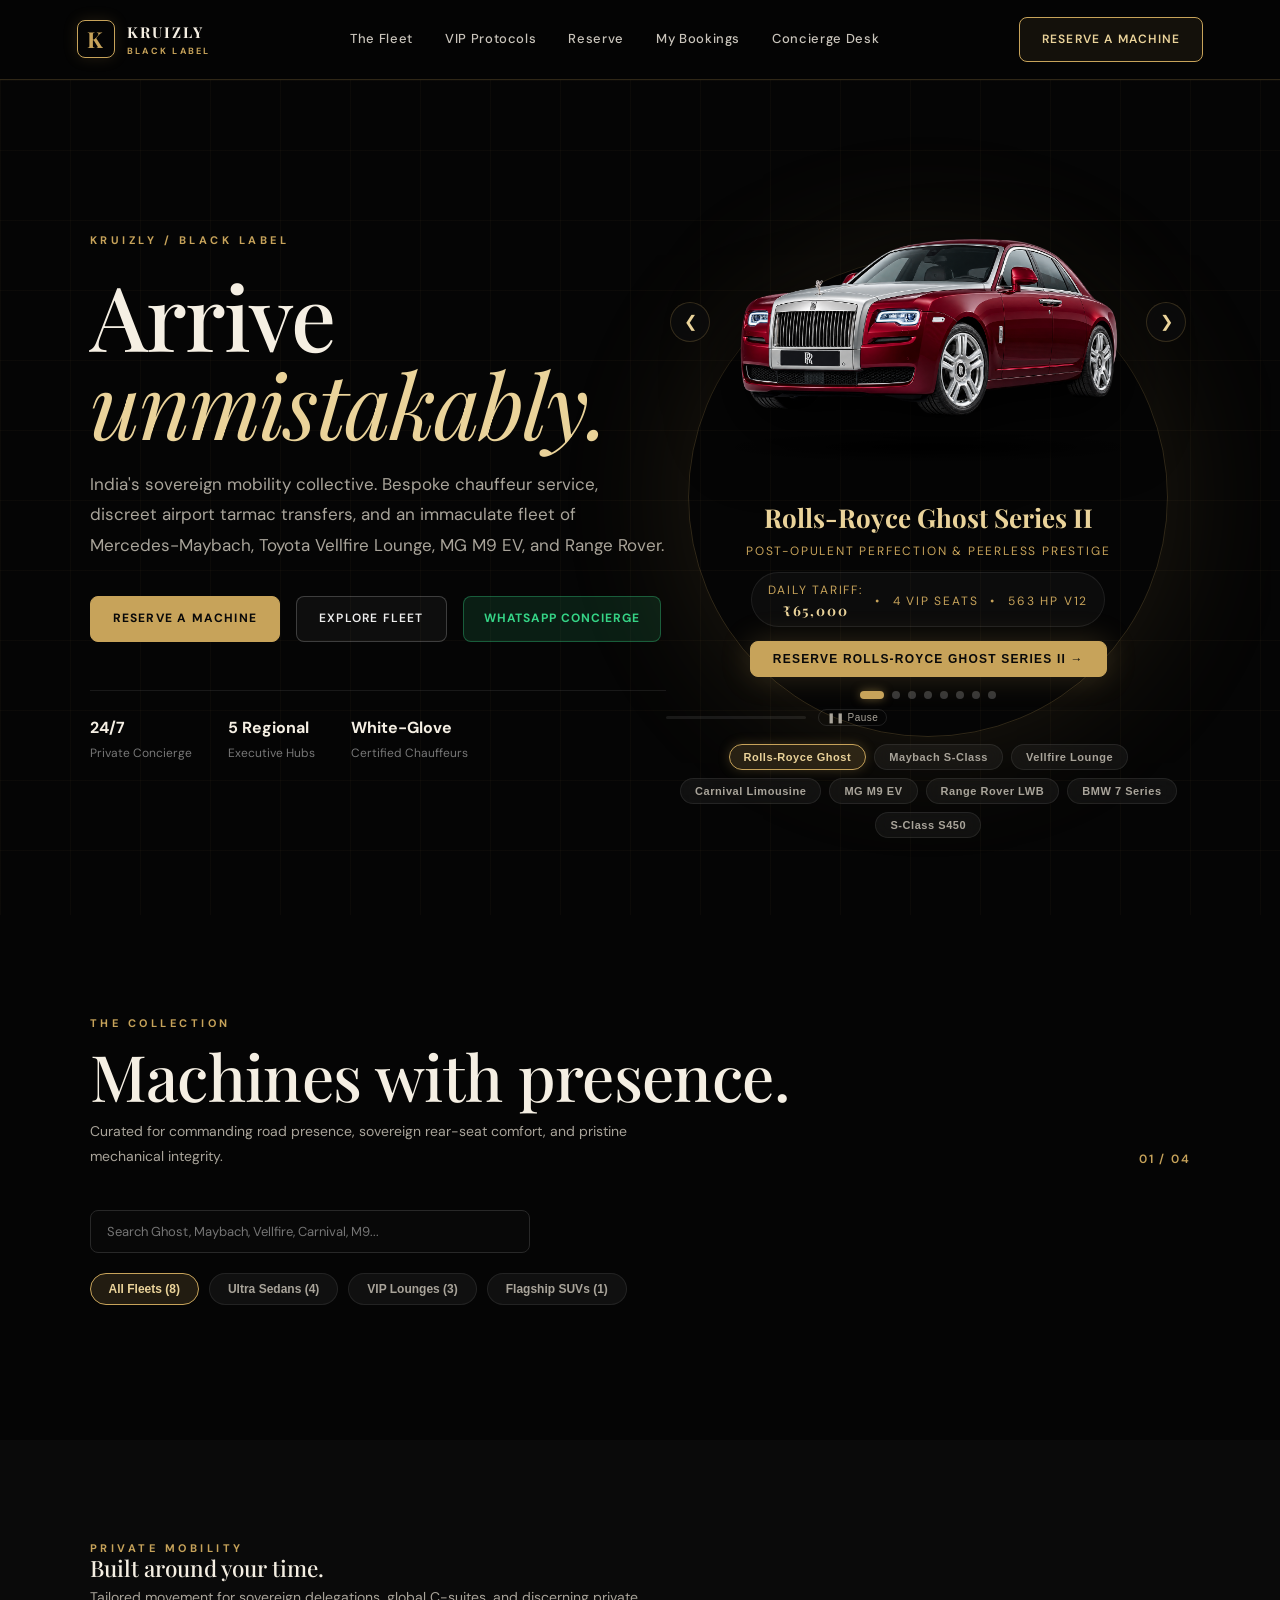
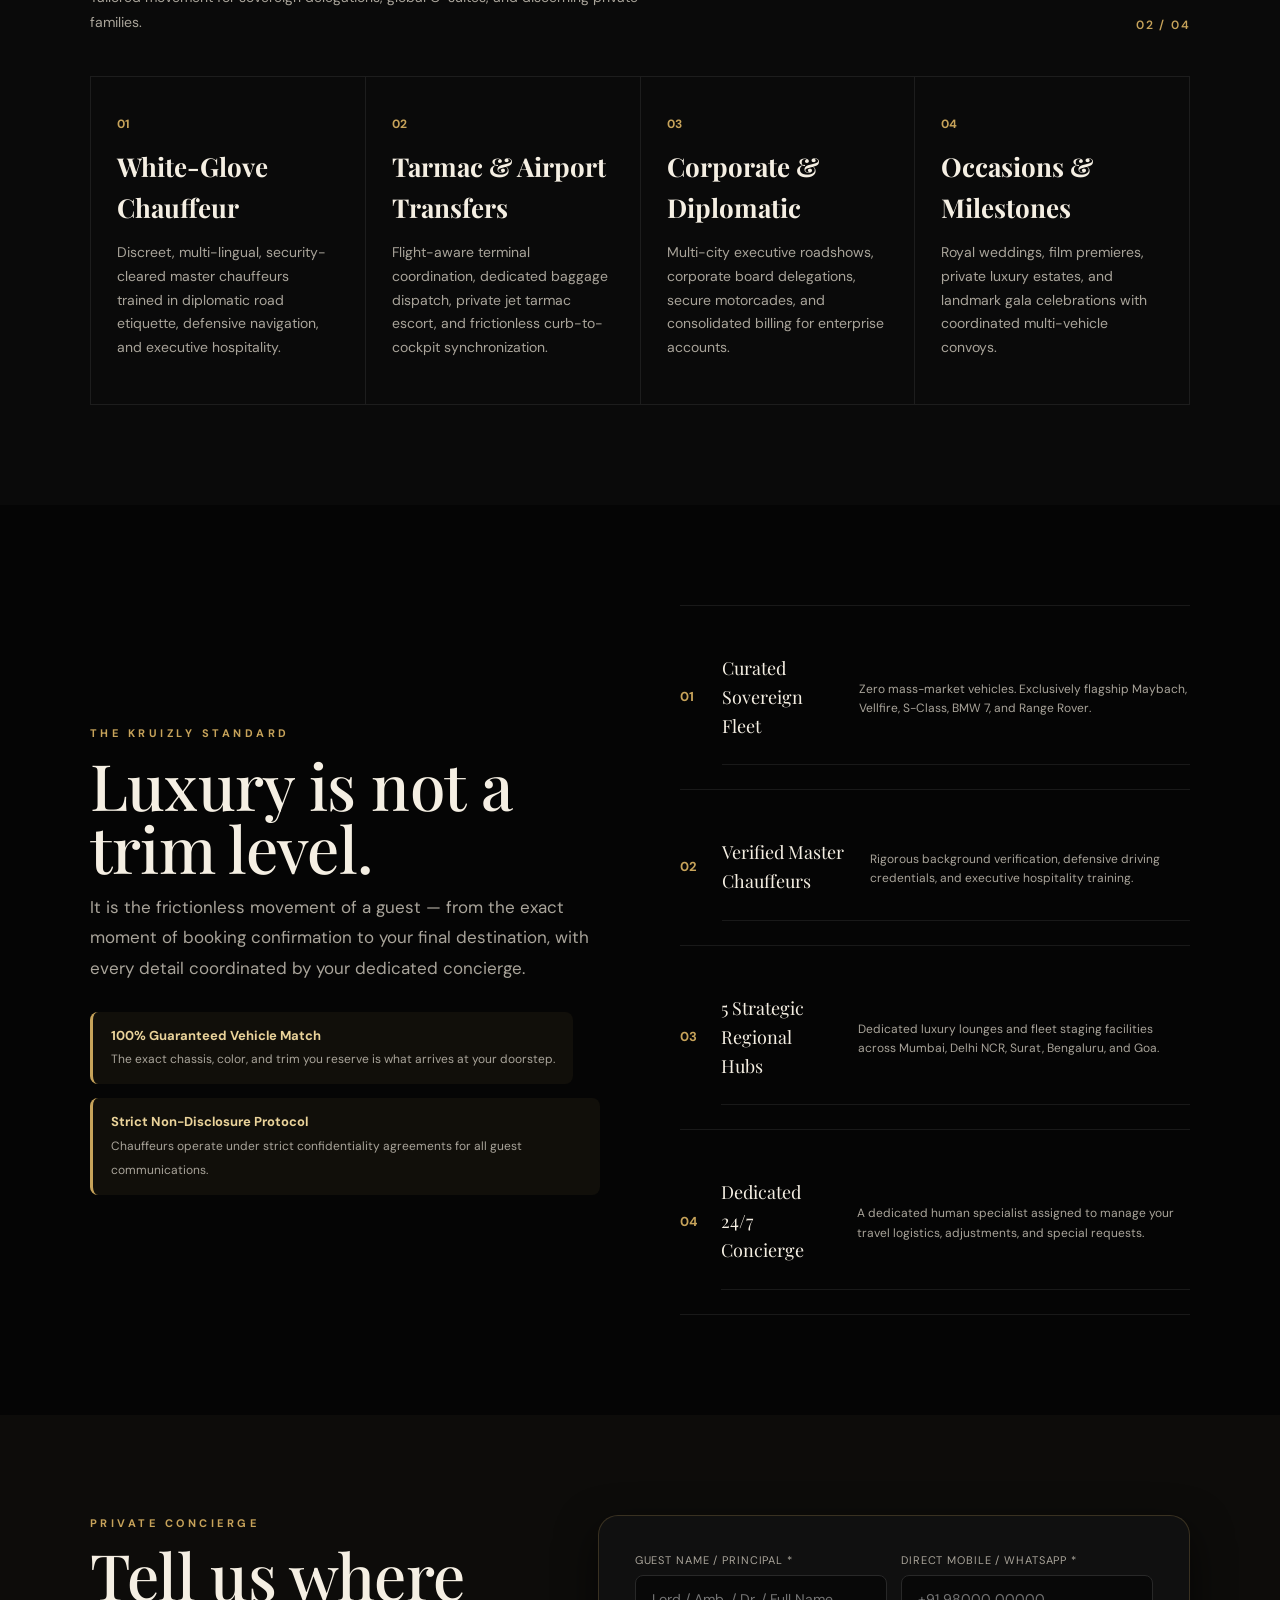
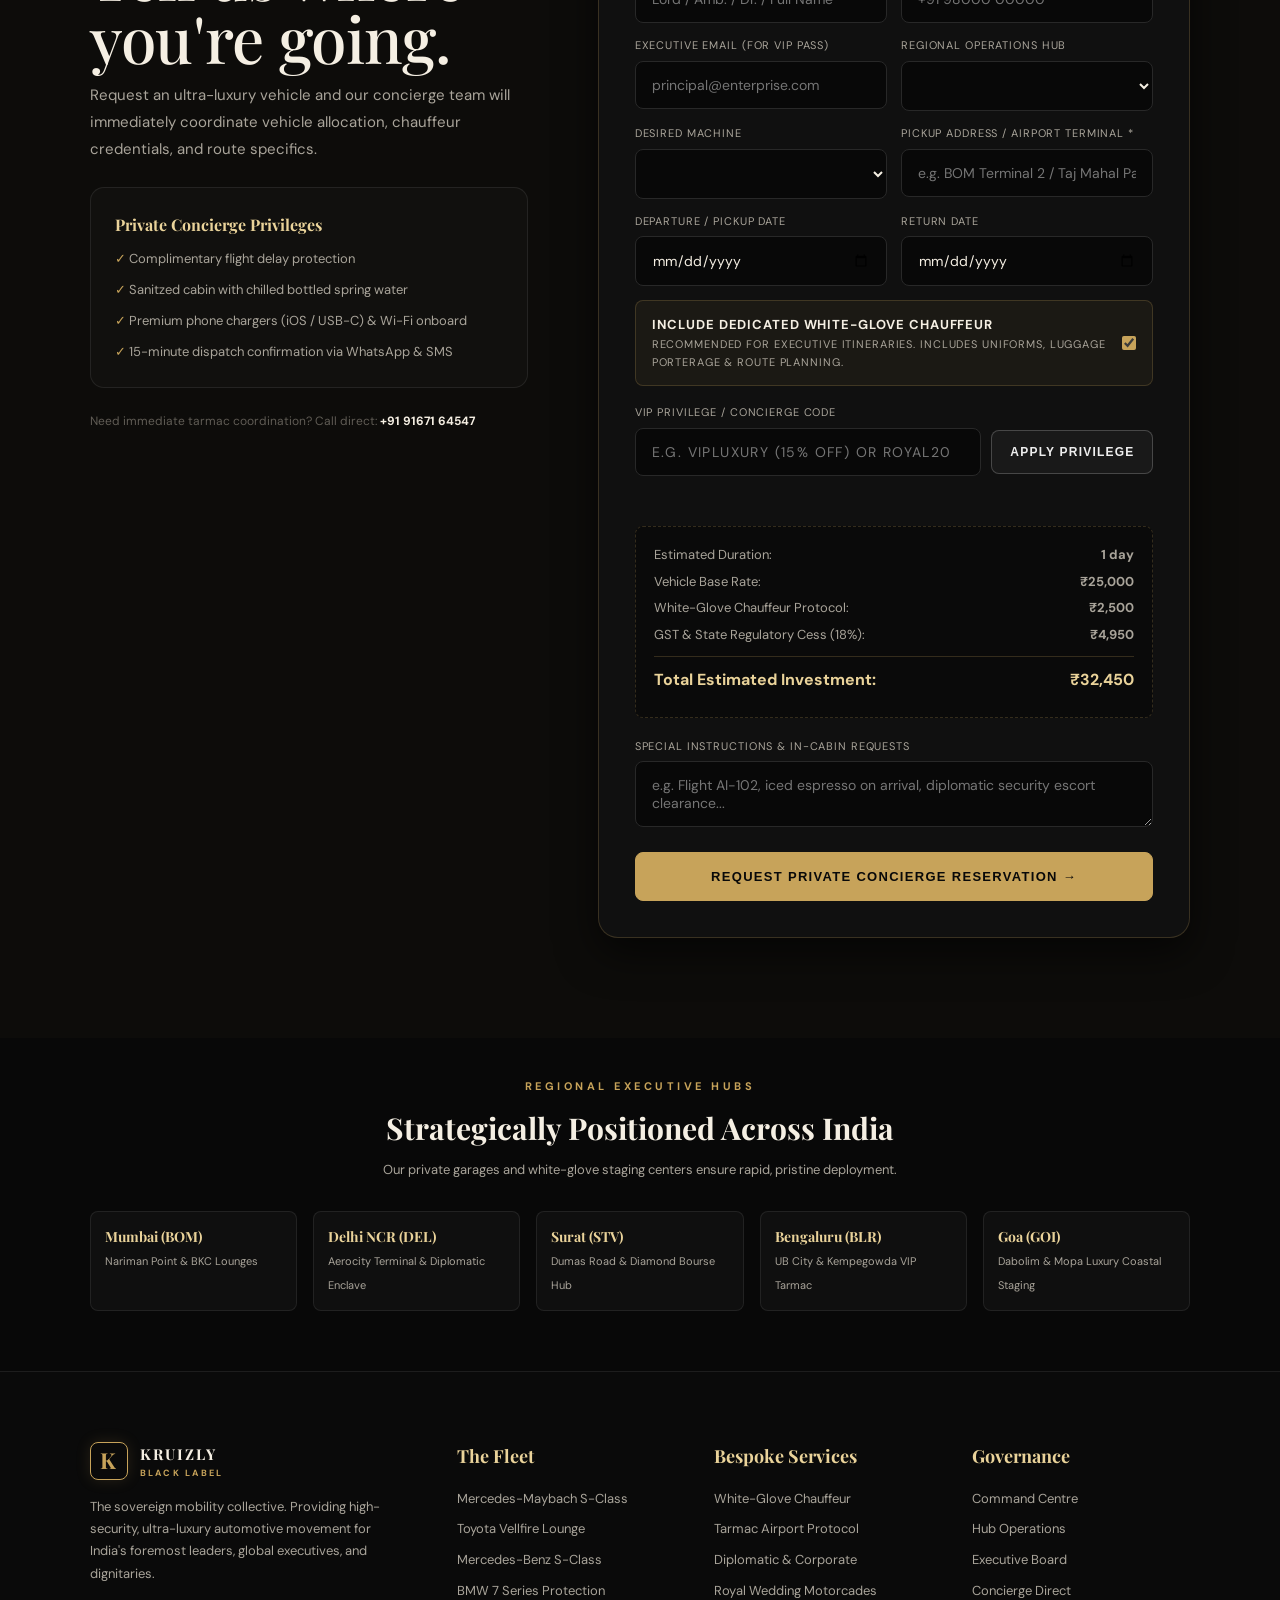
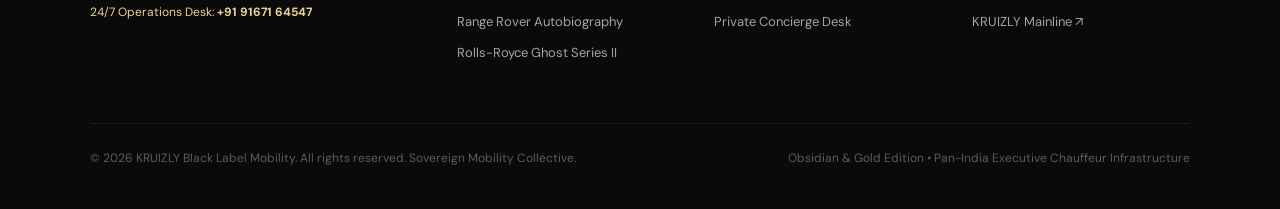
==== commit 5e164625: "feat: complete KRUIZLY Black Label ultra-luxury fleet with real vehicle assets and hero auto-slidesh" ====
--- a/index.html
+++ b/index.html
@@ -172,25 +172,79 @@
         </div>
       </div>
 
-      <!-- HERO INTERACTIVE SHOWCASE -->
+      <!-- HERO INTERACTIVE AUTO SLIDESHOW SHOWCASE -->
       <div class="hero-car">
         <div class="halo"></div>
+
         <div class="hero-car-preview">
-          <img id="heroCarPreview" src="assets/maybach.png" alt="Mercedes-Maybach S-Class">
+          <!-- Stage with Floor Shadow and Left/Right Navigation Arrows -->
+          <div class="slideshow-stage">
+            <div class="slideshow-floor-shadow"></div>
+            
+            <div class="slideshow-img-box">
+              <img id="heroCarPreview" class="slideshow-img" src="assets/ghost.png" alt="Rolls-Royce Ghost Series II">
+            </div>
+
+            <div class="slideshow-arrows">
+              <button type="button" class="slideshow-arrow-btn" onclick="heroSlideshowPrev()" aria-label="Previous Vehicle">❮</button>
+              <button type="button" class="slideshow-arrow-btn" onclick="heroSlideshowNext()" aria-label="Next Vehicle">❯</button>
+            </div>
+          </div>
+
+          <!-- Dynamic Caption & Meta Pill -->
           <div class="hero-car-caption">
-            <strong id="heroCarName">Mercedes-Maybach S-Class</strong>
-            <span id="heroCarTagline">The Benchmark of Sovereign Chauffeur Travel</span>
-          </div>
-        </div>
-
-        <!-- Quick Switcher Pills -->
+            <strong id="heroCarName">Rolls-Royce Ghost Series II</strong>
+            <span id="heroCarTagline">Post-Opulent Perfection & Peerless Prestige</span>
+            
+            <div class="slideshow-meta-pill" id="heroCarMeta">
+              <span>Daily Tariff: <strong id="heroCarPrice">₹65,000</strong></span>
+              <span>•</span>
+              <span id="heroCarSeats">4 VIP Seats</span>
+              <span>•</span>
+              <span id="heroCarPower">563 hp V12</span>
+            </div>
+          </div>
+
+          <!-- Direct Reserve Button -->
+          <div style="margin-top:14px;display:flex;gap:10px;justify-content:center">
+            <button type="button" class="btn gold" id="heroReserveBtn" onclick="reserveCurrentHeroCar()" style="padding:10px 22px;font-size:12px;box-shadow:var(--shadow-gold)">
+              Reserve Rolls-Royce Ghost Series II →
+            </button>
+          </div>
+
+          <!-- Slide Dots -->
+          <div class="slideshow-dots">
+            <button type="button" class="slideshow-dot active" onclick="goToHeroSlide(0)" aria-label="Slide 1"></button>
+            <button type="button" class="slideshow-dot" onclick="goToHeroSlide(1)" aria-label="Slide 2"></button>
+            <button type="button" class="slideshow-dot" onclick="goToHeroSlide(2)" aria-label="Slide 3"></button>
+            <button type="button" class="slideshow-dot" onclick="goToHeroSlide(3)" aria-label="Slide 4"></button>
+            <button type="button" class="slideshow-dot" onclick="goToHeroSlide(4)" aria-label="Slide 5"></button>
+            <button type="button" class="slideshow-dot" onclick="goToHeroSlide(5)" aria-label="Slide 6"></button>
+            <button type="button" class="slideshow-dot" onclick="goToHeroSlide(6)" aria-label="Slide 7"></button>
+            <button type="button" class="slideshow-dot" onclick="goToHeroSlide(7)" aria-label="Slide 8"></button>
+          </div>
+
+          <!-- Progress Bar & Pause/Play Toggle -->
+          <div class="slideshow-progress-container">
+            <div class="slideshow-progress">
+              <div id="heroProgressBar" class="slideshow-progress-bar"></div>
+            </div>
+            <button type="button" id="heroPlayPauseBtn" class="slideshow-toggle-btn" onclick="toggleHeroSlideshowPlayPause()" title="Pause auto slideshow">
+              ❚❚ Pause
+            </button>
+          </div>
+        </div>
+
+        <!-- Quick Switcher Pills for Instant Selection -->
         <div class="hero-switcher">
-          <button type="button" class="hero-pill active" onclick="switchHeroCar('MAYBACH', this)">Maybach S-Class</button>
-          <button type="button" class="hero-pill" onclick="switchHeroCar('VELLFIRE', this)">Vellfire Lounge</button>
-          <button type="button" class="hero-pill" onclick="switchHeroCar('M9', this)">MG M9 Lounge</button>
-          <button type="button" class="hero-pill" onclick="switchHeroCar('SCLASS', this)">S-Class S450</button>
-          <button type="button" class="hero-pill" onclick="switchHeroCar('RANGEROVER', this)">Range Rover LWB</button>
-          <button type="button" class="hero-pill" onclick="switchHeroCar('GHOST', this)">Rolls-Royce Ghost</button>
+          <button type="button" class="hero-pill active" data-slide="GHOST" onclick="goToHeroSlide('GHOST')">Rolls-Royce Ghost</button>
+          <button type="button" class="hero-pill" data-slide="MAYBACH" onclick="goToHeroSlide('MAYBACH')">Maybach S-Class</button>
+          <button type="button" class="hero-pill" data-slide="VELLFIRE" onclick="goToHeroSlide('VELLFIRE')">Vellfire Lounge</button>
+          <button type="button" class="hero-pill" data-slide="CARNIVAL" onclick="goToHeroSlide('CARNIVAL')">Carnival Limousine</button>
+          <button type="button" class="hero-pill" data-slide="M9" onclick="goToHeroSlide('M9')">MG M9 EV</button>
+          <button type="button" class="hero-pill" data-slide="RANGEROVER" onclick="goToHeroSlide('RANGEROVER')">Range Rover LWB</button>
+          <button type="button" class="hero-pill" data-slide="BMW7" onclick="goToHeroSlide('BMW7')">BMW 7 Series</button>
+          <button type="button" class="hero-pill" data-slide="SCLASS" onclick="goToHeroSlide('SCLASS')">S-Class S450</button>
         </div>
       </div>
     </section>
@@ -206,13 +260,16 @@
         <span class="section-no">01 / 04</span>
       </div>
 
-      <!-- Category Filter Tabs -->
+      <!-- Live Search & Category Filter Tabs -->
+      <div style="margin-bottom:20px;max-width:440px">
+        <input id="fleet-search" placeholder="Search Ghost, Maybach, Vellfire, Carnival, M9..." style="font-size:13px;padding:12px 16px">
+      </div>
+
       <div class="fleet-tabs" id="fleet-tabs">
-        <button type="button" class="fleet-tab active" data-category="all">All Fleets (7)</button>
-        <button type="button" class="fleet-tab" data-category="sedan">Ultra Sedans</button>
-        <button type="button" class="fleet-tab" data-category="lounge">VIP Lounges</button>
-        <button type="button" class="fleet-tab" data-category="suv">Flagship SUVs</button>
-        <button type="button" class="fleet-tab" data-category="coach">Royal Coaches</button>
+        <button type="button" class="fleet-tab active" data-category="all">All Fleets (8)</button>
+        <button type="button" class="fleet-tab" data-category="sedan">Ultra Sedans (4)</button>
+        <button type="button" class="fleet-tab" data-category="lounge">VIP Lounges (3)</button>
+        <button type="button" class="fleet-tab" data-category="suv">Flagship SUVs (1)</button>
       </div>
 
       <!-- Dynamic Fleet Grid -->
@@ -570,30 +627,11 @@
   <script src="shared/api.js"></script>
   <script src="shared/app.js"></script>
   <script>
-    // Hero Car Switcher Helper
-    function switchHeroCar(id, btnEl) {
-      if (typeof window.luxuryDataMgr === "undefined") return;
-      const f = window.luxuryDataMgr.getFleetById(id);
-      if (!f) return;
-
-      const preview = document.getElementById("heroCarPreview");
-      const name = document.getElementById("heroCarName");
-      const tagline = document.getElementById("heroCarTagline");
-
-      if (preview) {
-        preview.style.opacity = "0";
-        preview.style.transform = "scale(0.96)";
-        setTimeout(() => {
-          preview.src = f.image;
-          preview.style.opacity = "1";
-          preview.style.transform = "scale(1)";
-        }, 180);
+    // Alias legacy switcher to slideshow engine
+    function switchHeroCar(id) {
+      if (typeof window.goToHeroSlide === "function") {
+        window.goToHeroSlide(id);
       }
-      if (name) name.textContent = f.name;
-      if (tagline) tagline.textContent = f.tagline || f.type;
-
-      document.querySelectorAll(".hero-pill").forEach(p => p.classList.remove("active"));
-      if (btnEl) btnEl.classList.add("active");
     }
   </script>
 </body>
--- a/shared/luxury.css
+++ b/shared/luxury.css
@@ -315,20 +315,21 @@
 }
 
 .hero-car {
-  min-height: 480px;
+  min-height: 520px;
   position: relative;
   display: flex;
   flex-direction: column;
   align-items: center;
   justify-content: center;
+  user-select: none;
 }
 
 .halo {
-  width: 440px;
-  height: 440px;
+  width: 480px;
+  height: 480px;
   border-radius: 50%;
   border: 1px solid var(--line);
-  box-shadow: 0 0 120px rgba(199, 163, 90, 0.12);
+  box-shadow: 0 0 140px rgba(199, 163, 90, 0.14);
   position: absolute;
   pointer-events: none;
 }
@@ -337,32 +338,98 @@
   position: relative;
   z-index: 2;
   width: 100%;
-  max-width: 540px;
+  max-width: 620px;
   text-align: center;
 }
 
-.hero-car-preview img {
+.slideshow-stage {
+  position: relative;
   width: 100%;
+  height: 330px;
+  display: flex;
+  align-items: center;
+  justify-content: center;
+}
+
+.slideshow-img-box {
+  width: 100%;
+  height: 100%;
+  display: flex;
+  align-items: center;
+  justify-content: center;
+  position: relative;
+  z-index: 2;
+}
+
+.hero-car-preview img, .slideshow-img {
+  max-width: 96%;
+  max-height: 290px;
+  width: auto;
   height: auto;
-  max-height: 320px;
   object-fit: contain;
-  filter: drop-shadow(0 20px 30px rgba(0, 0, 0, 0.8));
-  transition: transform 0.4s ease;
-}
-
-.hero-car-preview img:hover {
-  transform: scale(1.02);
+  filter: drop-shadow(0 25px 35px rgba(0, 0, 0, 0.92));
+  transition: opacity 0.45s cubic-bezier(0.16, 1, 0.3, 1), transform 0.45s cubic-bezier(0.16, 1, 0.3, 1);
+  will-change: transform, opacity;
+}
+
+.slideshow-floor-shadow {
+  position: absolute;
+  bottom: 25px;
+  width: 78%;
+  height: 30px;
+  border-radius: 50%;
+  background: radial-gradient(ellipse at 50% 50%, rgba(0, 0, 0, 0.95) 0%, rgba(0, 0, 0, 0) 75%);
+  pointer-events: none;
+  z-index: 1;
+}
+
+.slideshow-arrows {
+  position: absolute;
+  top: 50%;
+  transform: translateY(-50%);
+  width: 100%;
+  display: flex;
+  justify-content: space-between;
+  z-index: 5;
+  pointer-events: none;
+  padding: 0 4px;
+}
+
+.slideshow-arrow-btn {
+  pointer-events: auto;
+  width: 40px;
+  height: 40px;
+  border-radius: 50%;
+  background: rgba(12, 12, 12, 0.75);
+  backdrop-filter: blur(10px);
+  border: 1px solid var(--line);
+  color: var(--gold2);
+  display: flex;
+  align-items: center;
+  justify-content: center;
+  cursor: pointer;
+  font-size: 16px;
+  transition: var(--transition);
+}
+
+.slideshow-arrow-btn:hover {
+  background: var(--gold);
+  color: #050505;
+  box-shadow: 0 0 20px rgba(199, 163, 90, 0.45);
+  transform: scale(1.08);
 }
 
 .hero-car-caption {
-  margin-top: 14px;
+  margin-top: 10px;
   text-align: center;
+  position: relative;
+  z-index: 3;
 }
 
 .hero-car-caption strong {
   display: block;
   font-family: var(--display);
-  font-size: 24px;
+  font-size: 26px;
   color: var(--gold2);
 }
 
@@ -371,6 +438,139 @@
   color: var(--gold);
   letter-spacing: 0.15em;
   text-transform: uppercase;
+  display: block;
+  margin-top: 4px;
+}
+
+.slideshow-meta-pill {
+  display: inline-flex;
+  align-items: center;
+  gap: 12px;
+  background: rgba(255, 255, 255, 0.03);
+  border: 1px solid var(--line-subtle);
+  border-radius: var(--radius-pill);
+  padding: 4px 16px;
+  margin-top: 10px;
+  font-size: 12px;
+  color: var(--cream);
+}
+
+.slideshow-meta-pill strong {
+  color: var(--gold2);
+  font-family: var(--display);
+  font-size: 14px;
+}
+
+.slideshow-dots {
+  display: flex;
+  gap: 8px;
+  justify-content: center;
+  align-items: center;
+  margin-top: 14px;
+  position: relative;
+  z-index: 4;
+}
+
+.slideshow-dot {
+  width: 8px;
+  height: 8px;
+  border-radius: 50%;
+  background: rgba(255, 255, 255, 0.2);
+  border: none;
+  cursor: pointer;
+  transition: var(--transition);
+  padding: 0;
+}
+
+.slideshow-dot:hover {
+  background: var(--gold2);
+}
+
+.slideshow-dot.active {
+  width: 24px;
+  border-radius: var(--radius-pill);
+  background: var(--gold);
+  box-shadow: 0 0 10px rgba(199, 163, 90, 0.5);
+}
+
+.slideshow-progress-container {
+  display: flex;
+  align-items: center;
+  gap: 12px;
+  margin-top: 10px;
+  position: relative;
+  z-index: 4;
+}
+
+.slideshow-progress {
+  width: 140px;
+  height: 3px;
+  background: rgba(255, 255, 255, 0.08);
+  border-radius: var(--radius-pill);
+  overflow: hidden;
+}
+
+.slideshow-progress-bar {
+  height: 100%;
+  width: 0%;
+  background: linear-gradient(90deg, var(--gold), var(--gold2));
+  border-radius: var(--radius-pill);
+  transition: width 0.1s linear;
+}
+
+.slideshow-toggle-btn {
+  background: none;
+  border: 1px solid rgba(255, 255, 255, 0.1);
+  color: var(--muted);
+  font-size: 10px;
+  border-radius: var(--radius-pill);
+  padding: 2px 8px;
+  cursor: pointer;
+  letter-spacing: 0.05em;
+  transition: var(--transition);
+}
+
+.slideshow-toggle-btn:hover {
+  border-color: var(--gold);
+  color: var(--gold2);
+}
+
+.hero-switcher {
+  display: flex;
+  flex-wrap: wrap;
+  justify-content: center;
+  gap: 8px;
+  margin-top: 20px;
+  max-width: 680px;
+  position: relative;
+  z-index: 4;
+}
+
+.hero-pill {
+  background: rgba(18, 18, 18, 0.75);
+  border: 1px solid var(--line-subtle);
+  color: var(--muted);
+  padding: 6px 14px;
+  border-radius: var(--radius-pill);
+  font-size: 11px;
+  font-weight: 500;
+  cursor: pointer;
+  backdrop-filter: blur(8px);
+  transition: var(--transition);
+}
+
+.hero-pill:hover {
+  border-color: var(--gold);
+  color: var(--gold2);
+  background: rgba(199, 163, 90, 0.1);
+}
+
+.hero-pill.active {
+  border-color: var(--gold);
+  background: rgba(199, 163, 90, 0.18);
+  color: var(--gold2);
+  box-shadow: 0 0 12px rgba(199, 163, 90, 0.25);
+  font-weight: 600;
 }
 
 /* ==========================================================================
@@ -451,20 +651,24 @@
 }
 
 .fleet-image {
-  height: 230px;
-  background: radial-gradient(circle at 50% 60%, #201e18, #0a0a0a 65%);
-  display: grid;
-  place-items: center;
-  padding: 20px;
+  height: 240px;
+  background: radial-gradient(ellipse at 50% 65%, #22201b 0%, #0d0d0d 72%);
+  display: flex;
+  align-items: center;
+  justify-content: center;
+  padding: 16px 20px;
   position: relative;
   overflow: hidden;
 }
 
 .fleet-image img {
-  width: 100%;
-  height: 100%;
+  max-width: 100%;
+  max-height: 100%;
+  width: auto;
+  height: auto;
   object-fit: contain;
-  transition: transform 0.4s ease;
+  filter: drop-shadow(0 15px 25px rgba(0, 0, 0, 0.88));
+  transition: transform 0.4s cubic-bezier(0.16, 1, 0.3, 1);
 }
 
 .fleet-card:hover .fleet-image img {
@@ -956,4 +1160,42 @@
   .modal-box {
     padding: 22px 18px;
   }
+  .slideshow-stage {
+    height: 220px;
+    max-width: 100%;
+  }
+  .hero-car-preview img, .slideshow-img {
+    max-height: 180px;
+  }
+  .slideshow-floor-shadow {
+    bottom: 15px;
+    height: 20px;
+  }
+  .slideshow-arrow-btn {
+    width: 32px;
+    height: 32px;
+    font-size: 13px;
+  }
+  .hero-car-caption strong {
+    font-size: 20px;
+  }
+  .hero-car-caption span {
+    font-size: 11px;
+  }
+  .slideshow-meta-pill {
+    padding: 3px 12px;
+    font-size: 11px;
+    gap: 8px;
+  }
+  .hero-switcher {
+    gap: 6px;
+    margin-top: 14px;
+  }
+  .hero-pill {
+    padding: 4px 10px;
+    font-size: 10px;
+  }
+  .hero-car {
+    min-height: 300px;
+  }
 }
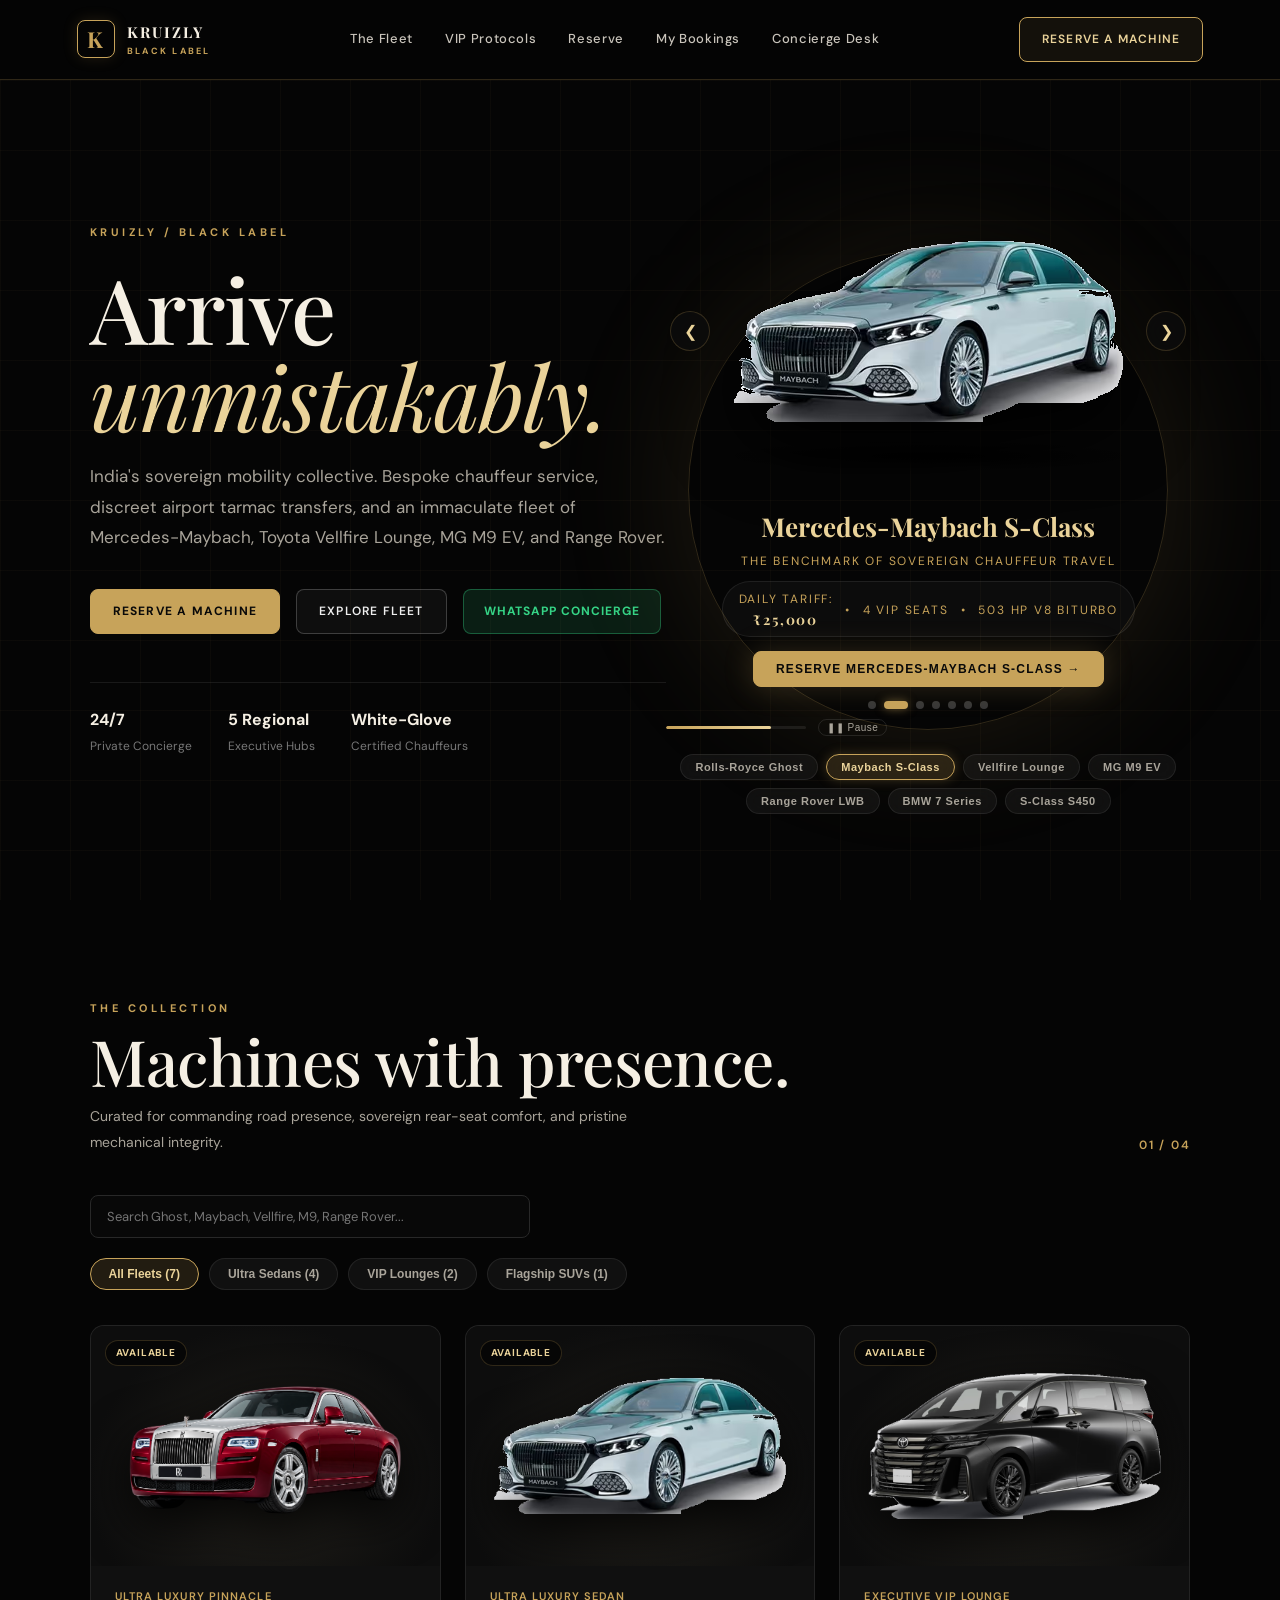
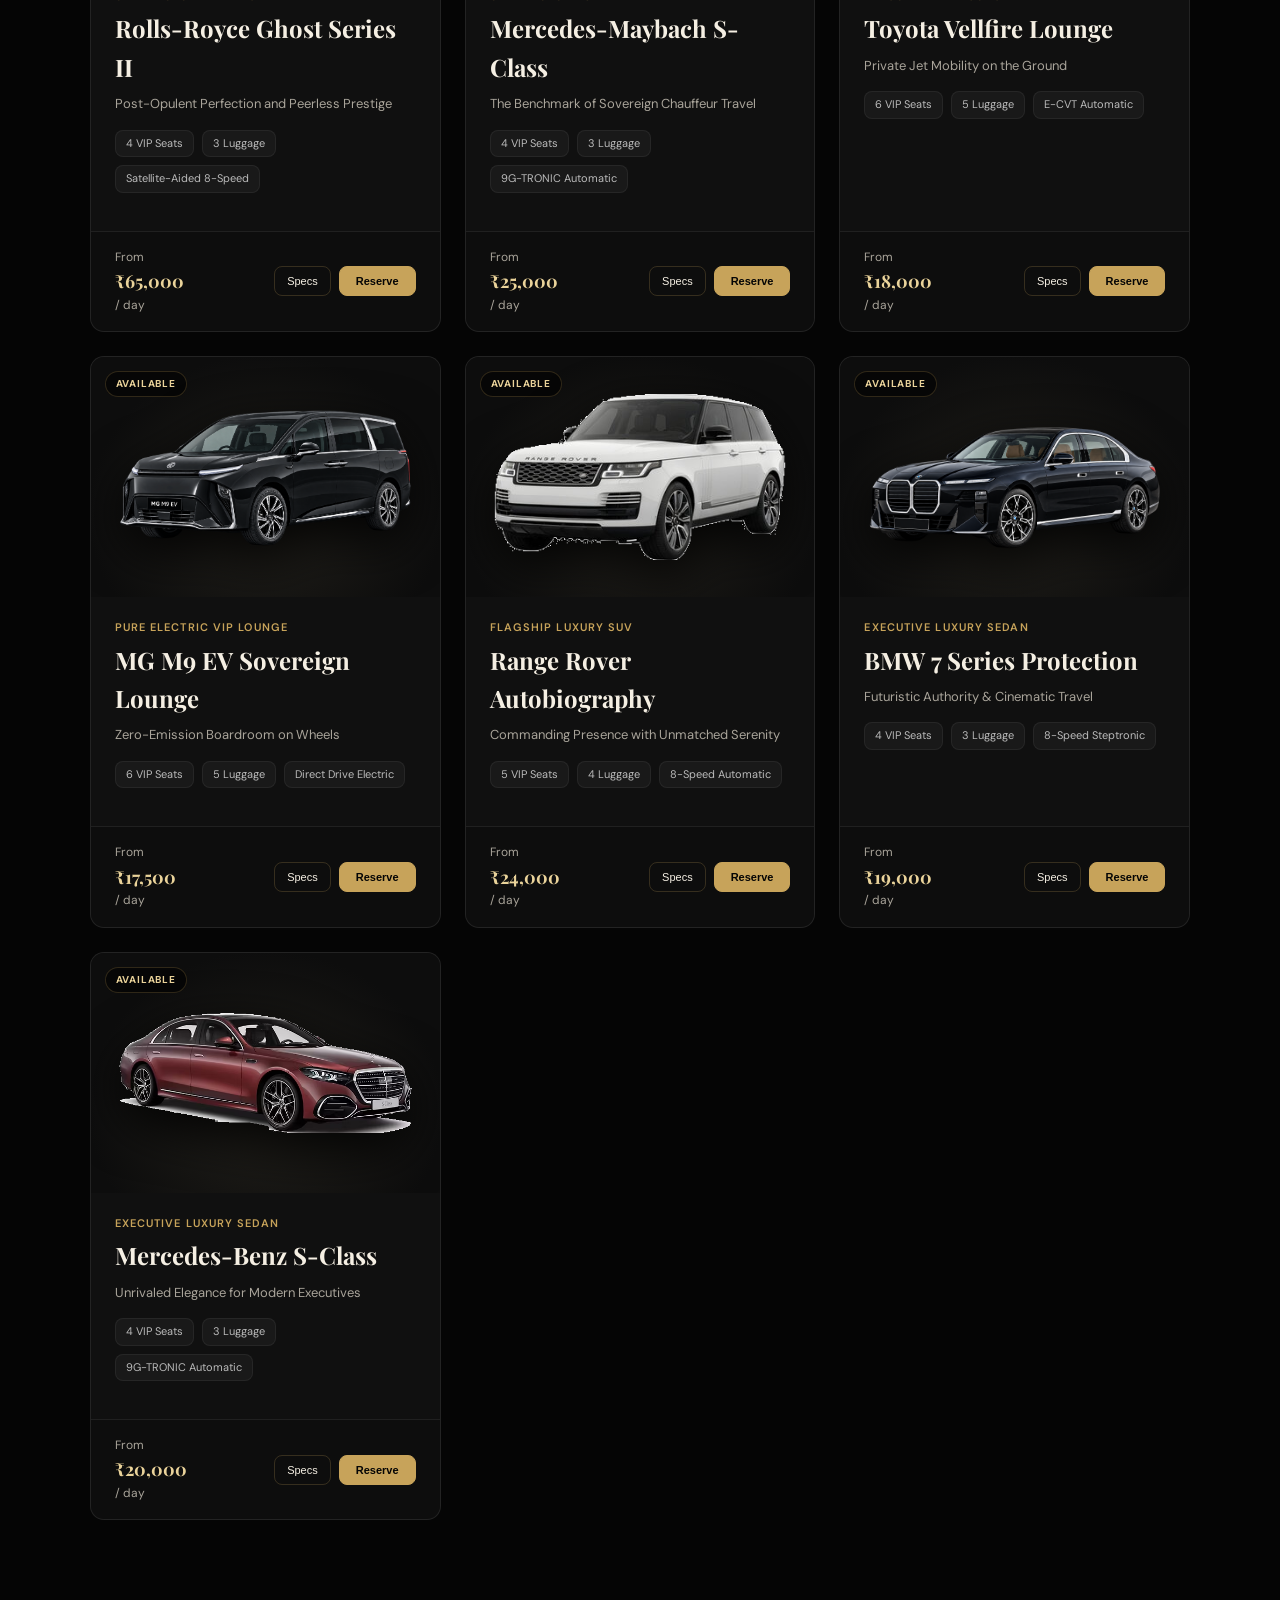
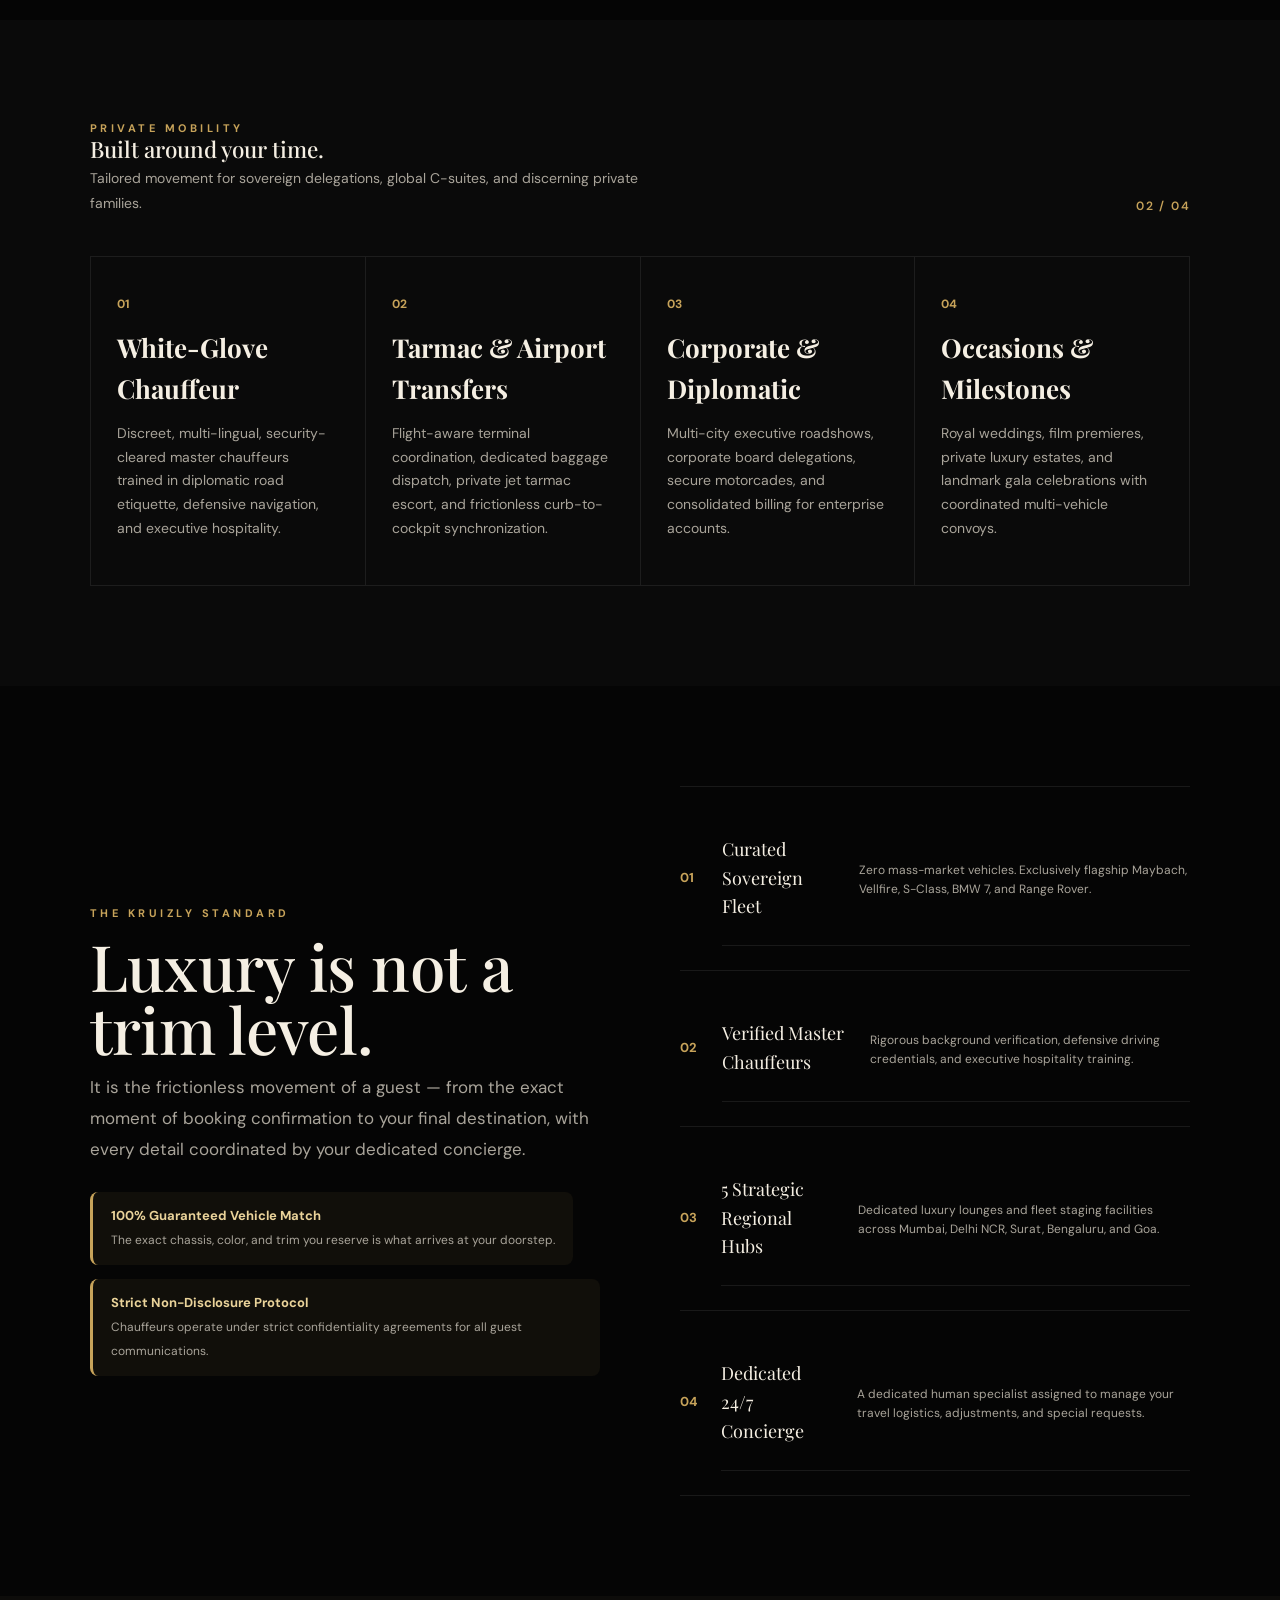
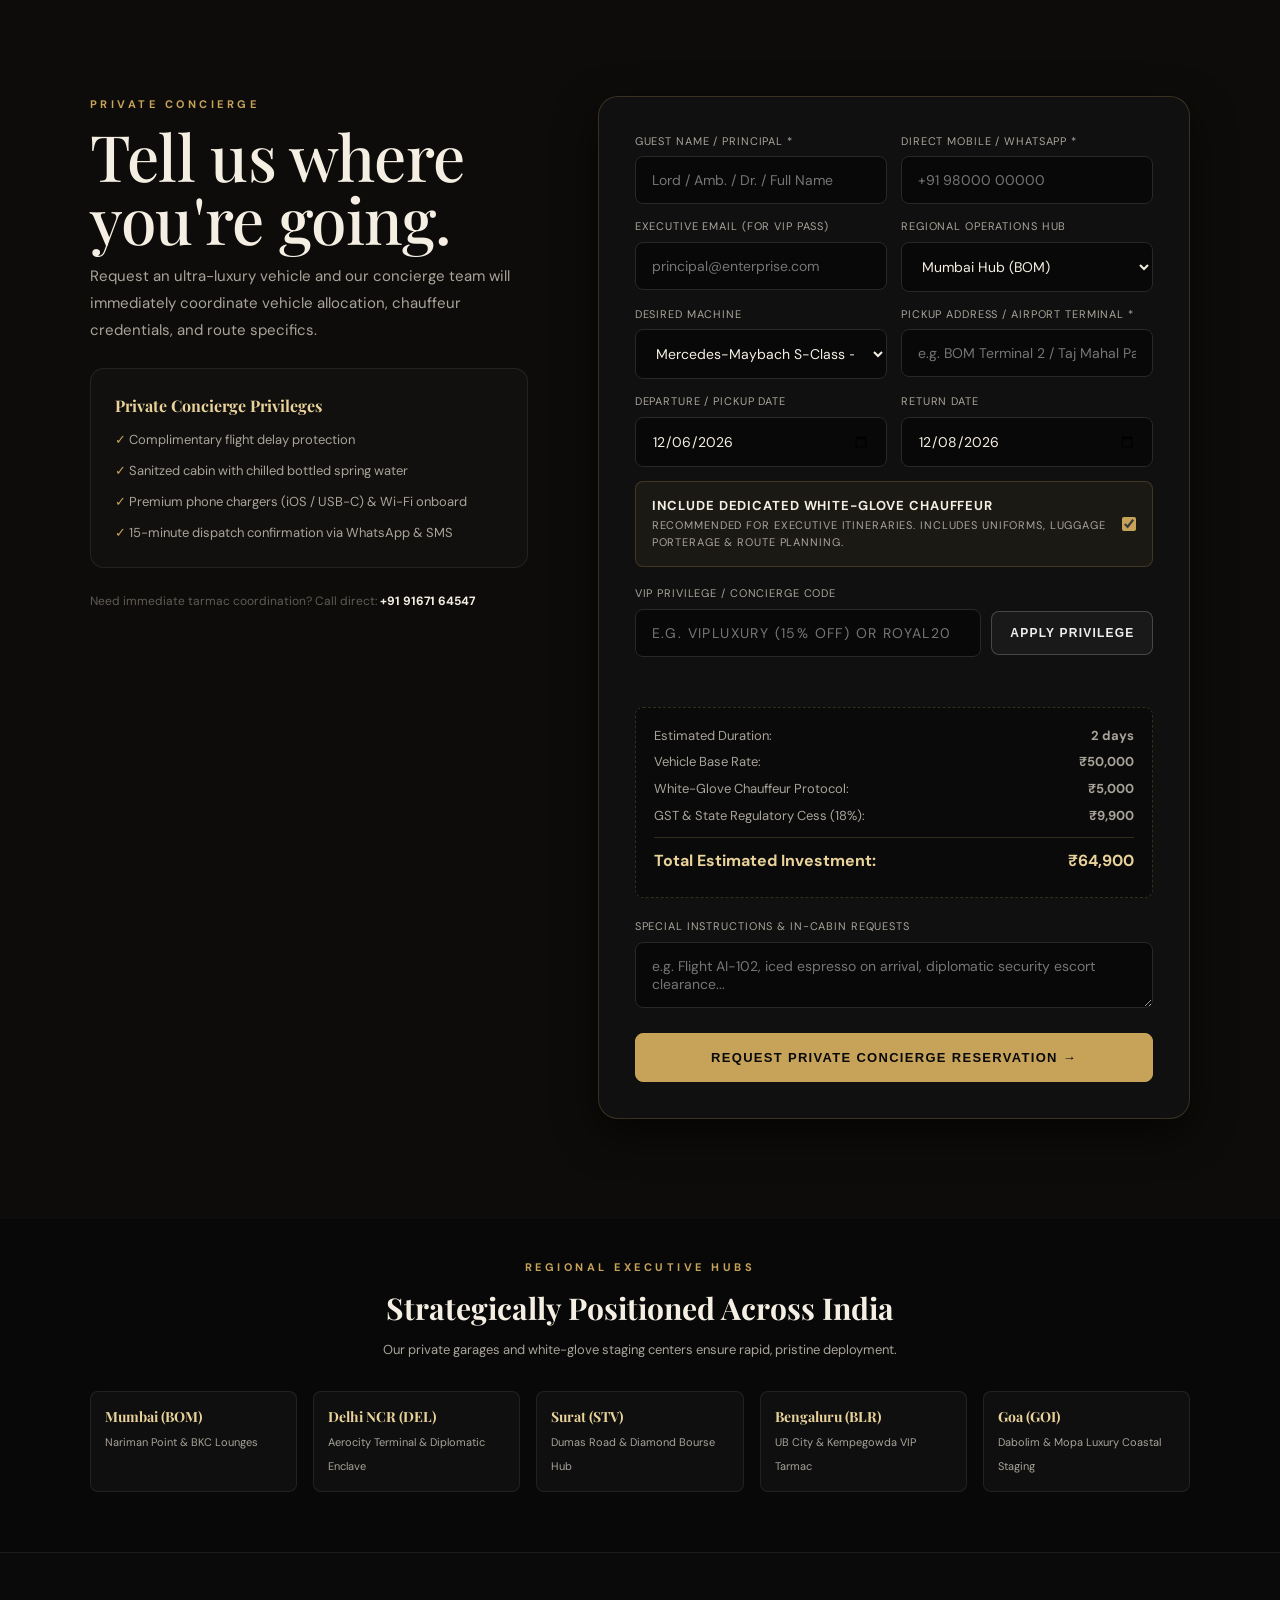
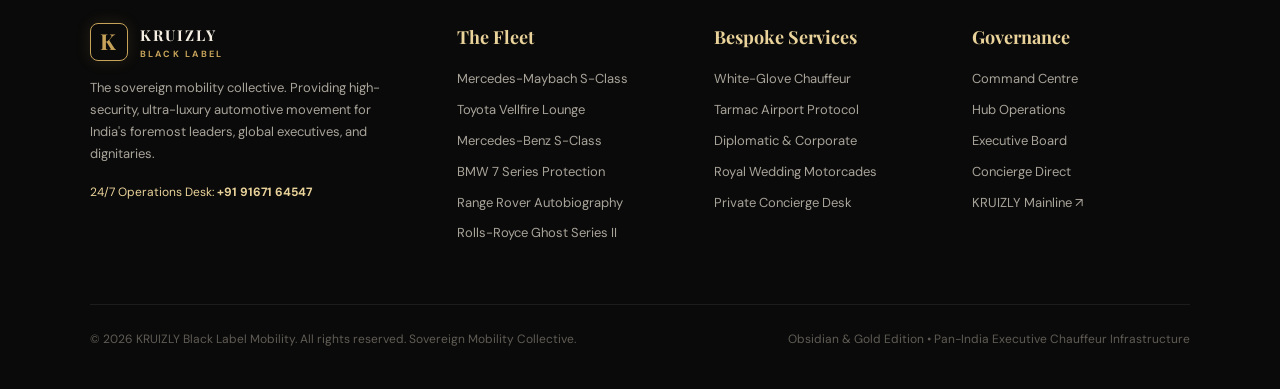
==== commit d18c2bb8: "fix: resolve fleet cards rendering syntax error, remove unrequested vehicle, clean ground shadows fr" ====
--- a/index.html
+++ b/index.html
@@ -221,7 +221,6 @@
             <button type="button" class="slideshow-dot" onclick="goToHeroSlide(4)" aria-label="Slide 5"></button>
             <button type="button" class="slideshow-dot" onclick="goToHeroSlide(5)" aria-label="Slide 6"></button>
             <button type="button" class="slideshow-dot" onclick="goToHeroSlide(6)" aria-label="Slide 7"></button>
-            <button type="button" class="slideshow-dot" onclick="goToHeroSlide(7)" aria-label="Slide 8"></button>
           </div>
 
           <!-- Progress Bar & Pause/Play Toggle -->
@@ -240,7 +239,6 @@
           <button type="button" class="hero-pill active" data-slide="GHOST" onclick="goToHeroSlide('GHOST')">Rolls-Royce Ghost</button>
           <button type="button" class="hero-pill" data-slide="MAYBACH" onclick="goToHeroSlide('MAYBACH')">Maybach S-Class</button>
           <button type="button" class="hero-pill" data-slide="VELLFIRE" onclick="goToHeroSlide('VELLFIRE')">Vellfire Lounge</button>
-          <button type="button" class="hero-pill" data-slide="CARNIVAL" onclick="goToHeroSlide('CARNIVAL')">Carnival Limousine</button>
           <button type="button" class="hero-pill" data-slide="M9" onclick="goToHeroSlide('M9')">MG M9 EV</button>
           <button type="button" class="hero-pill" data-slide="RANGEROVER" onclick="goToHeroSlide('RANGEROVER')">Range Rover LWB</button>
           <button type="button" class="hero-pill" data-slide="BMW7" onclick="goToHeroSlide('BMW7')">BMW 7 Series</button>
@@ -262,13 +260,13 @@
 
       <!-- Live Search & Category Filter Tabs -->
       <div style="margin-bottom:20px;max-width:440px">
-        <input id="fleet-search" placeholder="Search Ghost, Maybach, Vellfire, Carnival, M9..." style="font-size:13px;padding:12px 16px">
+        <input id="fleet-search" placeholder="Search Ghost, Maybach, Vellfire, M9, Range Rover..." style="font-size:13px;padding:12px 16px">
       </div>
 
       <div class="fleet-tabs" id="fleet-tabs">
-        <button type="button" class="fleet-tab active" data-category="all">All Fleets (8)</button>
+        <button type="button" class="fleet-tab active" data-category="all">All Fleets (7)</button>
         <button type="button" class="fleet-tab" data-category="sedan">Ultra Sedans (4)</button>
-        <button type="button" class="fleet-tab" data-category="lounge">VIP Lounges (3)</button>
+        <button type="button" class="fleet-tab" data-category="lounge">VIP Lounges (2)</button>
         <button type="button" class="fleet-tab" data-category="suv">Flagship SUVs (1)</button>
       </div>
 
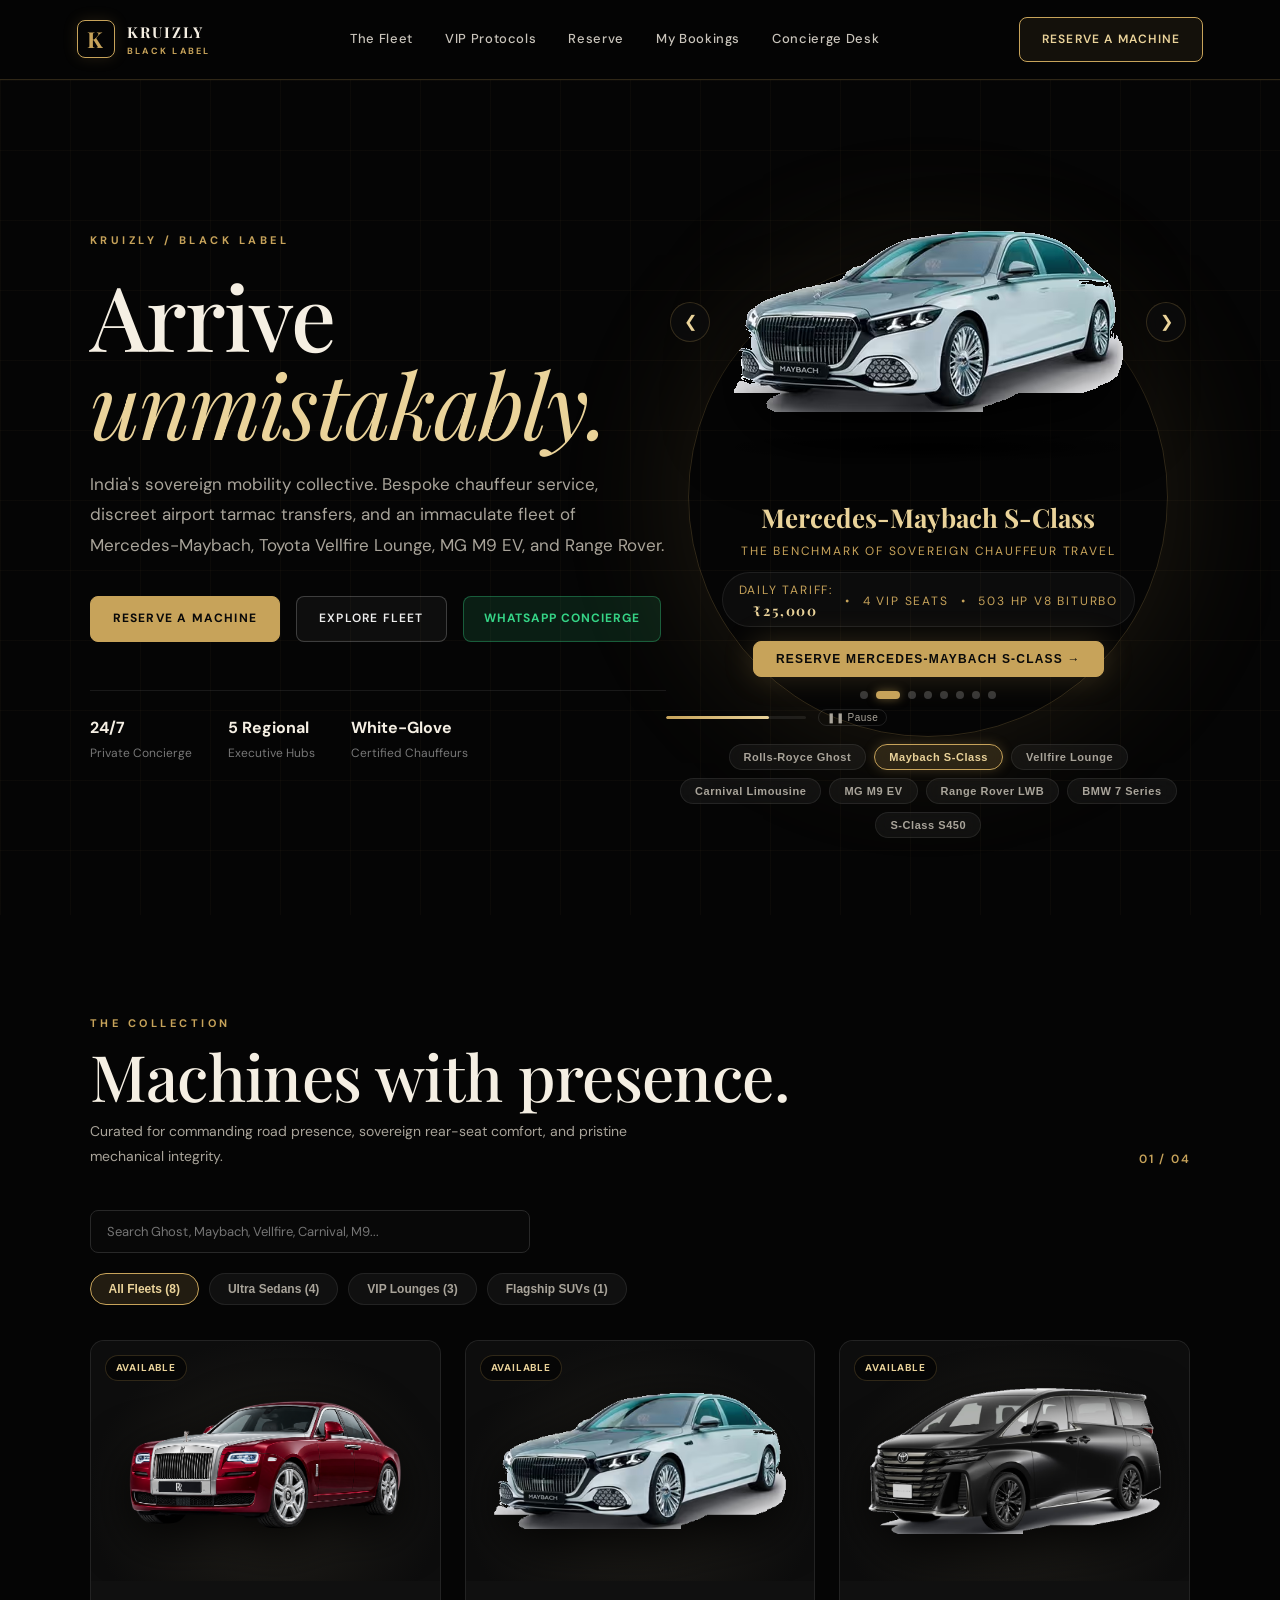
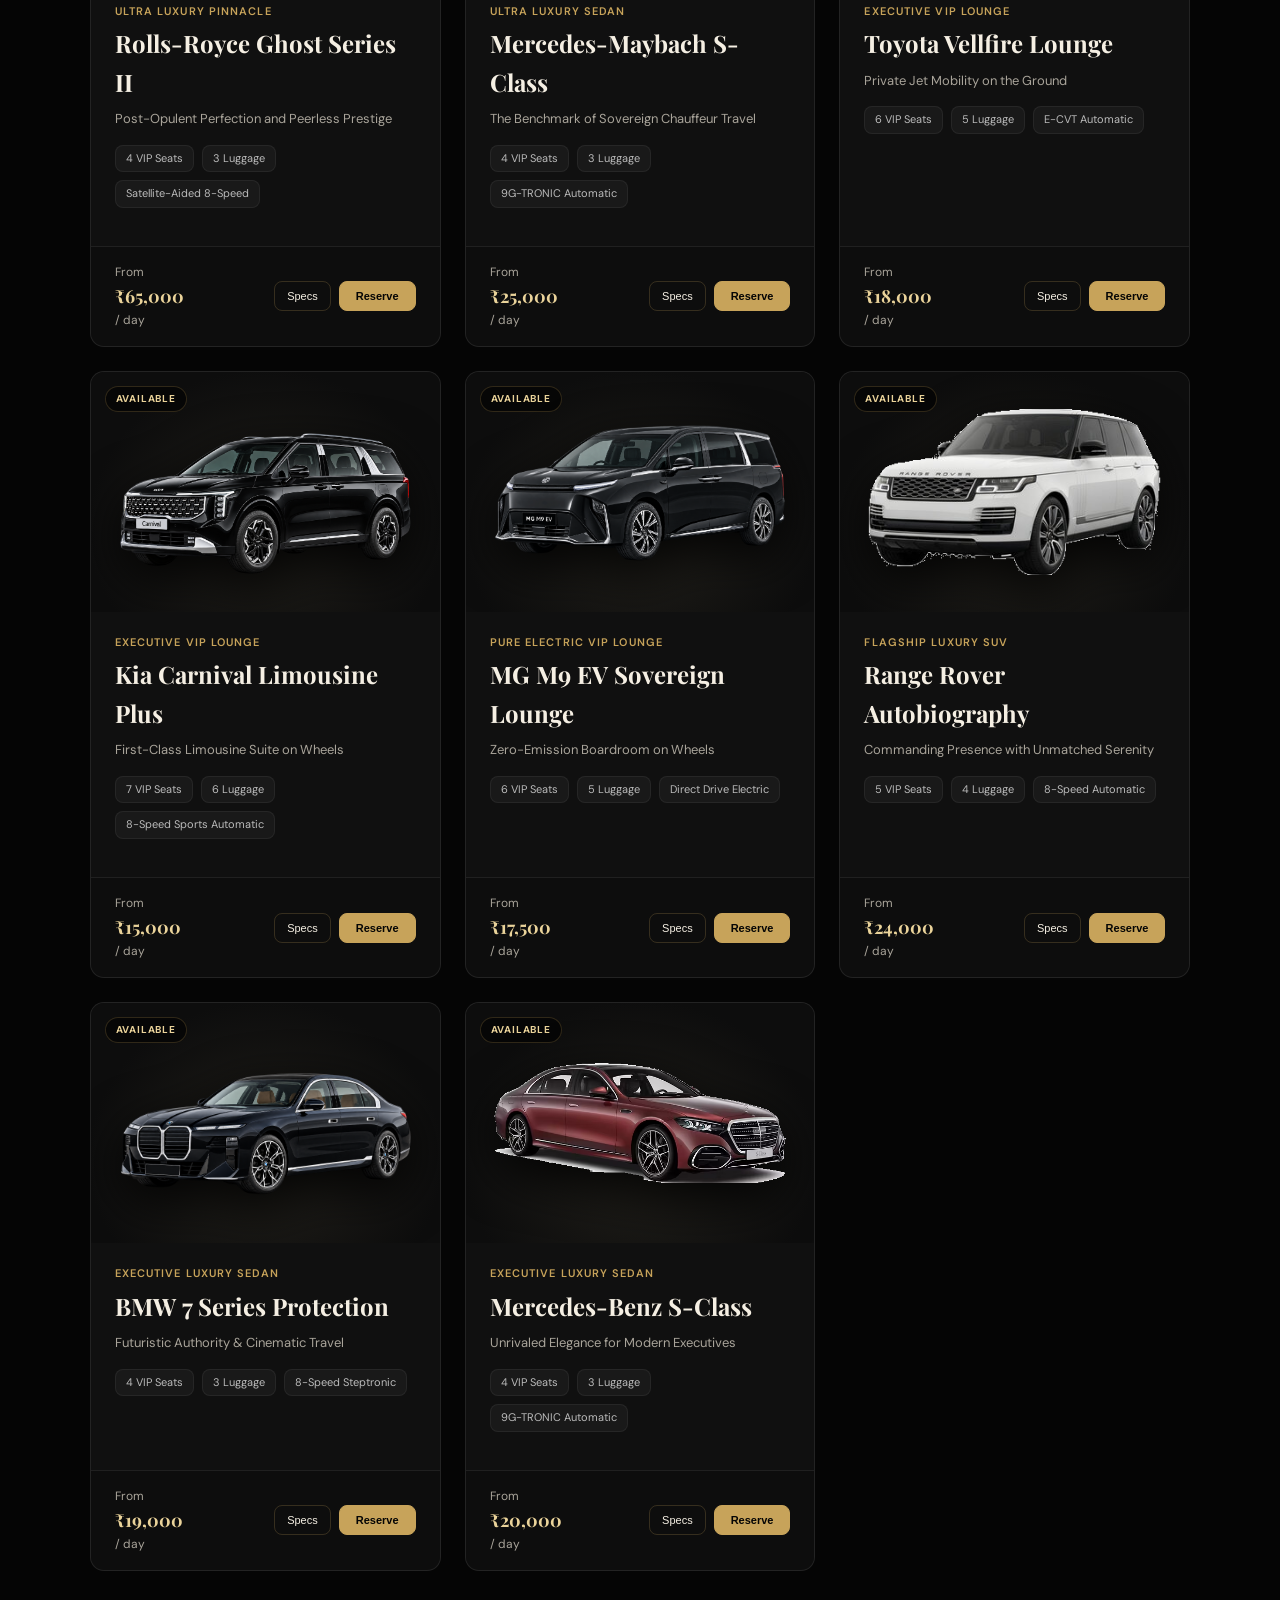
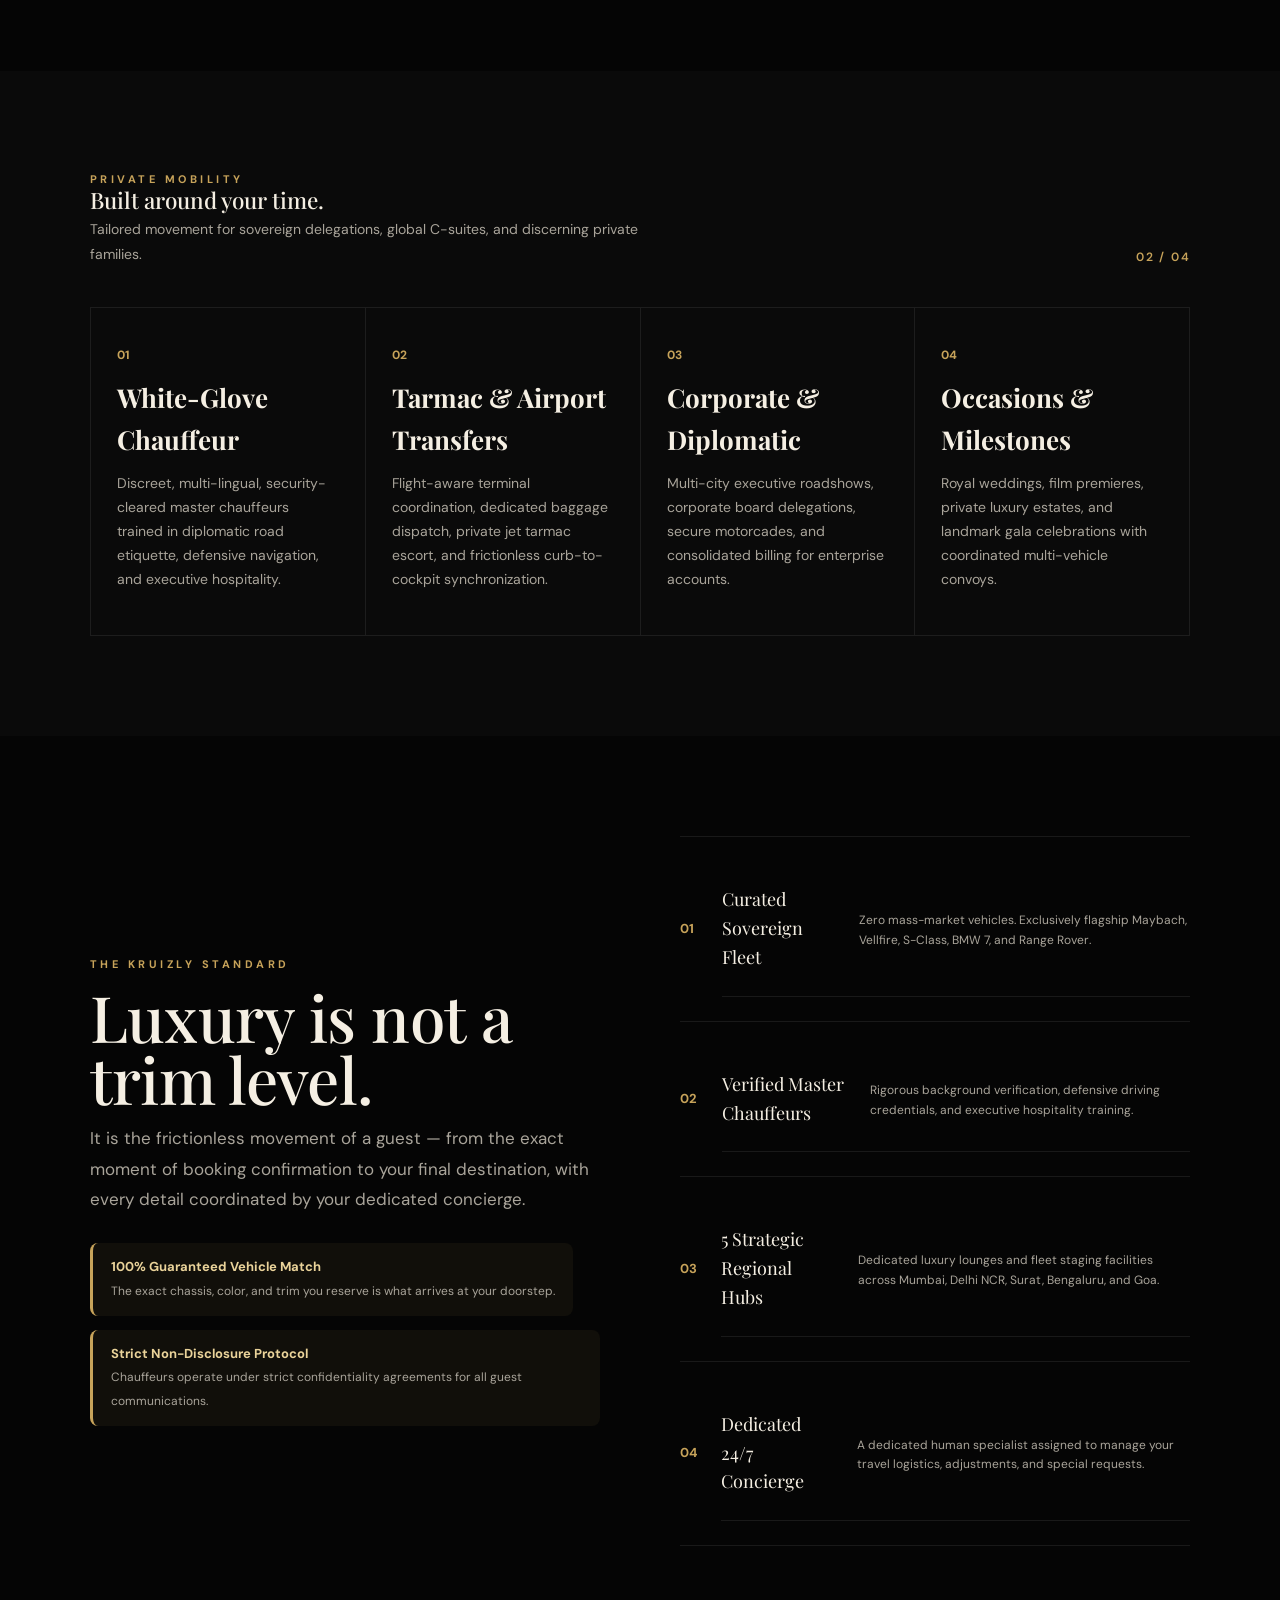
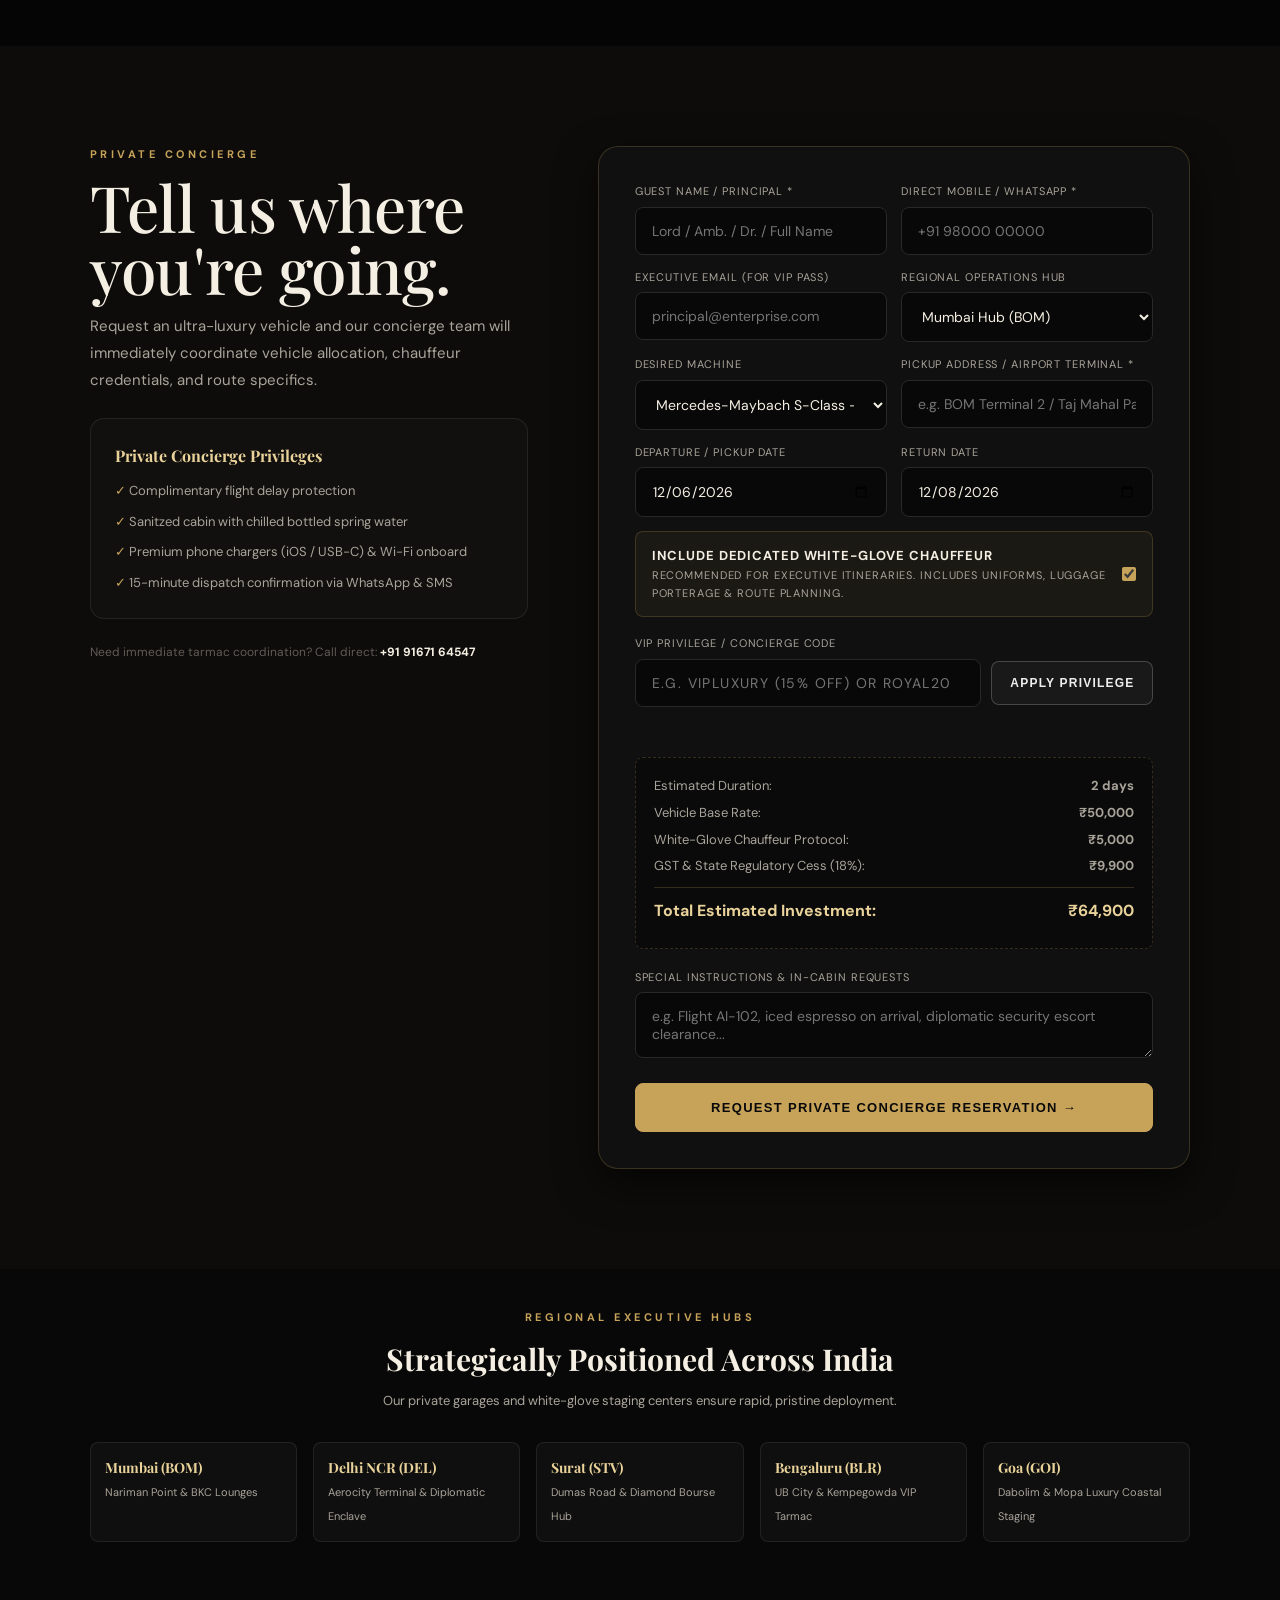
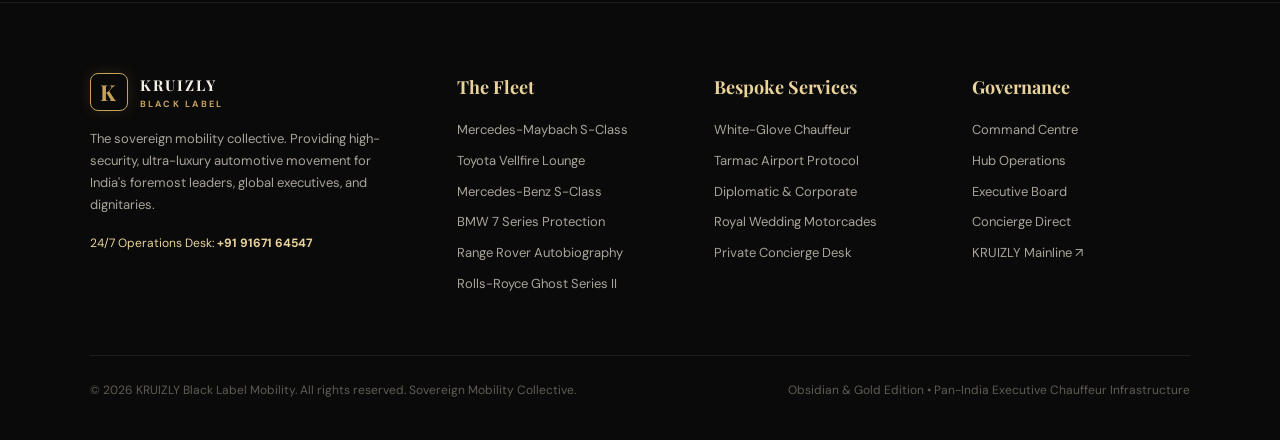
==== commit 91720ca1: "feat: add user-provided Kia Carnival Limousine cutout with hero slides and fleet integration" ====
--- a/index.html
+++ b/index.html
@@ -221,6 +221,7 @@
             <button type="button" class="slideshow-dot" onclick="goToHeroSlide(4)" aria-label="Slide 5"></button>
             <button type="button" class="slideshow-dot" onclick="goToHeroSlide(5)" aria-label="Slide 6"></button>
             <button type="button" class="slideshow-dot" onclick="goToHeroSlide(6)" aria-label="Slide 7"></button>
+            <button type="button" class="slideshow-dot" onclick="goToHeroSlide(7)" aria-label="Slide 8"></button>
           </div>
 
           <!-- Progress Bar & Pause/Play Toggle -->
@@ -239,6 +240,7 @@
           <button type="button" class="hero-pill active" data-slide="GHOST" onclick="goToHeroSlide('GHOST')">Rolls-Royce Ghost</button>
           <button type="button" class="hero-pill" data-slide="MAYBACH" onclick="goToHeroSlide('MAYBACH')">Maybach S-Class</button>
           <button type="button" class="hero-pill" data-slide="VELLFIRE" onclick="goToHeroSlide('VELLFIRE')">Vellfire Lounge</button>
+          <button type="button" class="hero-pill" data-slide="CARNIVAL" onclick="goToHeroSlide('CARNIVAL')">Carnival Limousine</button>
           <button type="button" class="hero-pill" data-slide="M9" onclick="goToHeroSlide('M9')">MG M9 EV</button>
           <button type="button" class="hero-pill" data-slide="RANGEROVER" onclick="goToHeroSlide('RANGEROVER')">Range Rover LWB</button>
           <button type="button" class="hero-pill" data-slide="BMW7" onclick="goToHeroSlide('BMW7')">BMW 7 Series</button>
@@ -260,13 +262,13 @@
 
       <!-- Live Search & Category Filter Tabs -->
       <div style="margin-bottom:20px;max-width:440px">
-        <input id="fleet-search" placeholder="Search Ghost, Maybach, Vellfire, M9, Range Rover..." style="font-size:13px;padding:12px 16px">
+        <input id="fleet-search" placeholder="Search Ghost, Maybach, Vellfire, Carnival, M9..." style="font-size:13px;padding:12px 16px">
       </div>
 
       <div class="fleet-tabs" id="fleet-tabs">
-        <button type="button" class="fleet-tab active" data-category="all">All Fleets (7)</button>
+        <button type="button" class="fleet-tab active" data-category="all">All Fleets (8)</button>
         <button type="button" class="fleet-tab" data-category="sedan">Ultra Sedans (4)</button>
-        <button type="button" class="fleet-tab" data-category="lounge">VIP Lounges (2)</button>
+        <button type="button" class="fleet-tab" data-category="lounge">VIP Lounges (3)</button>
         <button type="button" class="fleet-tab" data-category="suv">Flagship SUVs (1)</button>
       </div>
 
